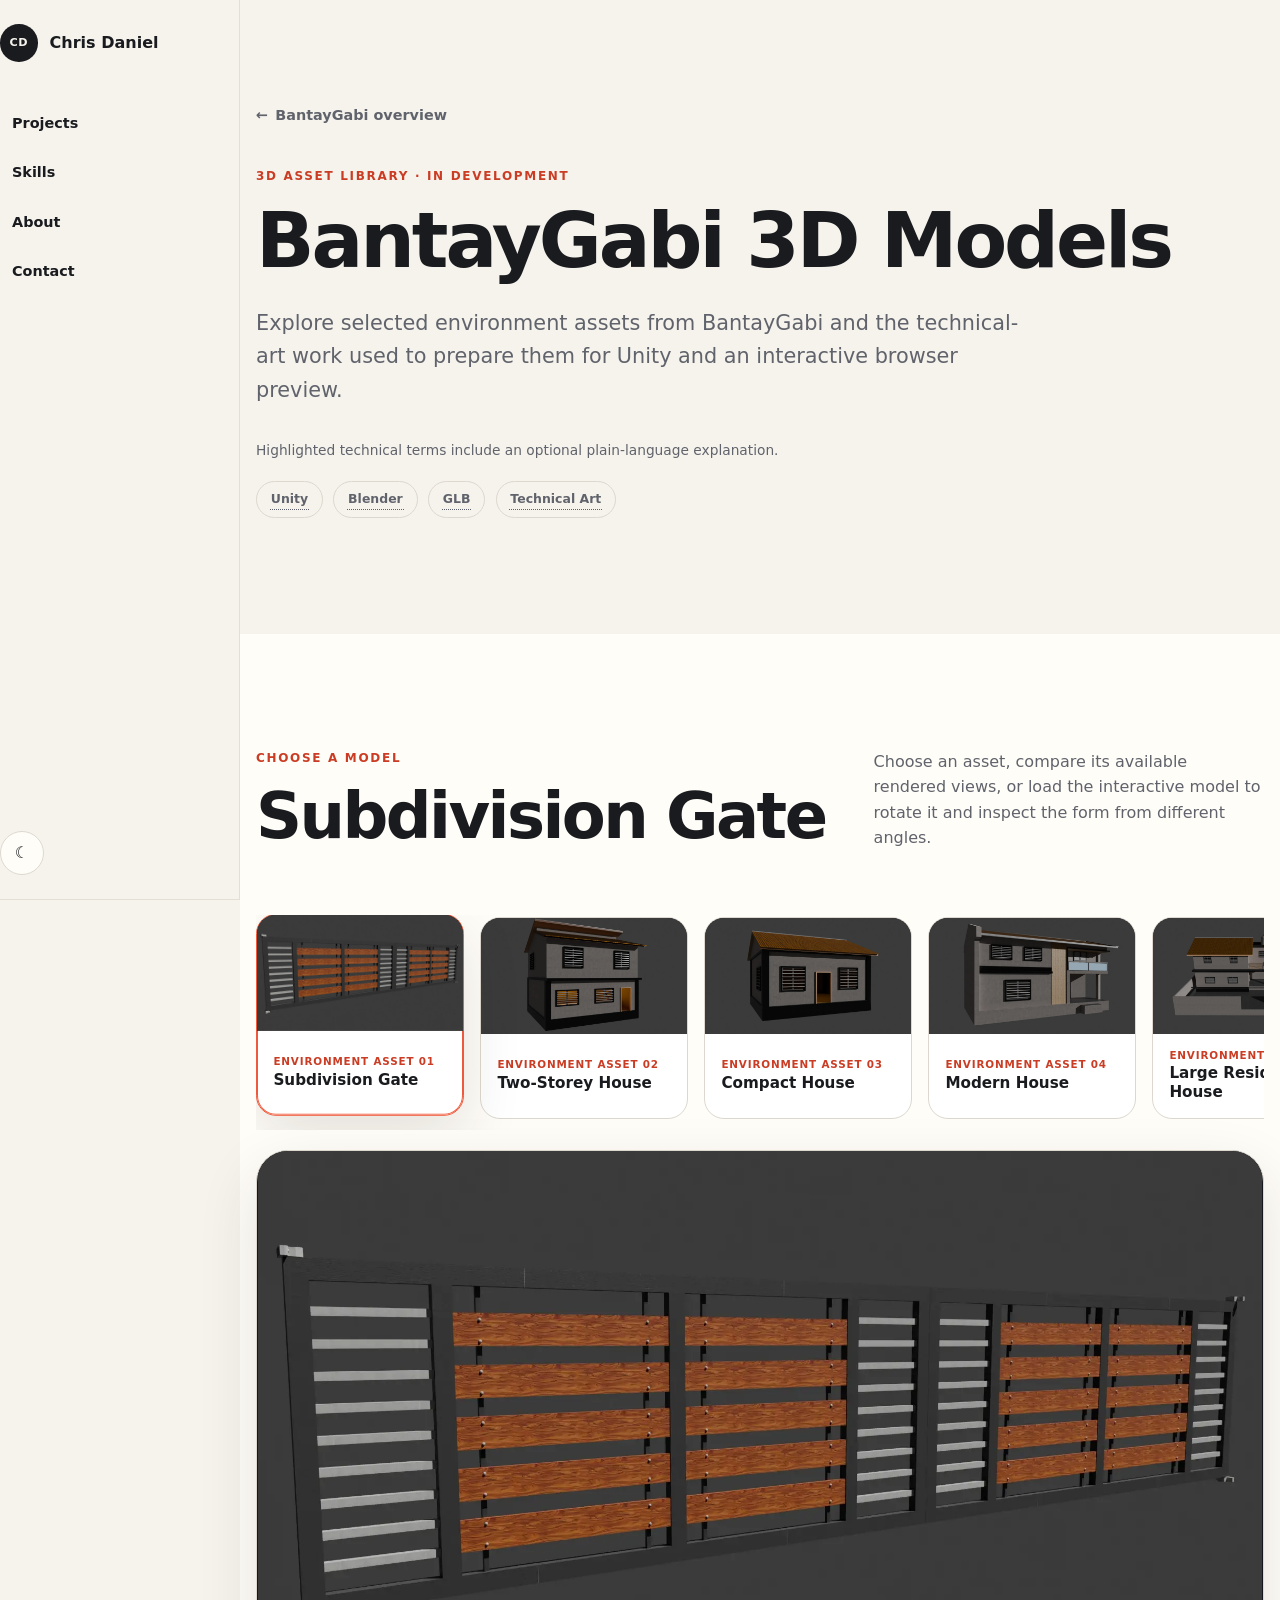
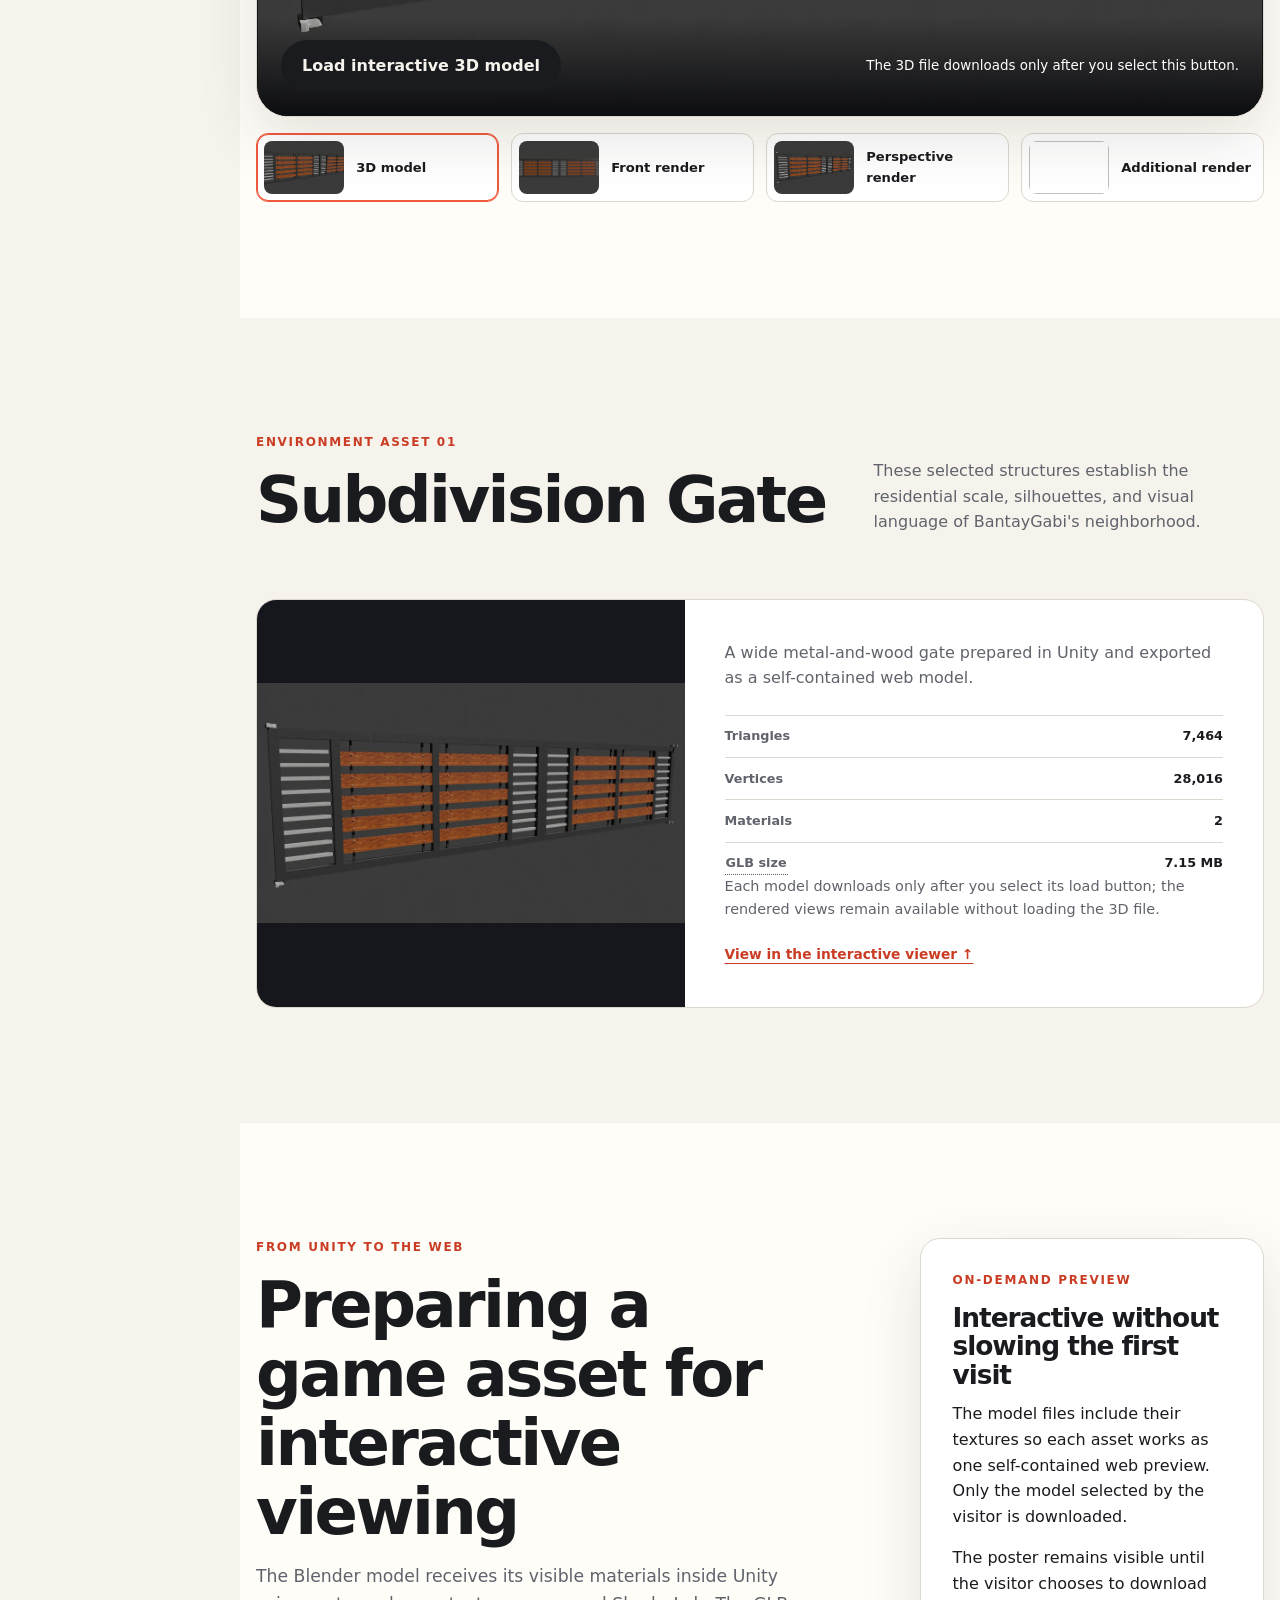
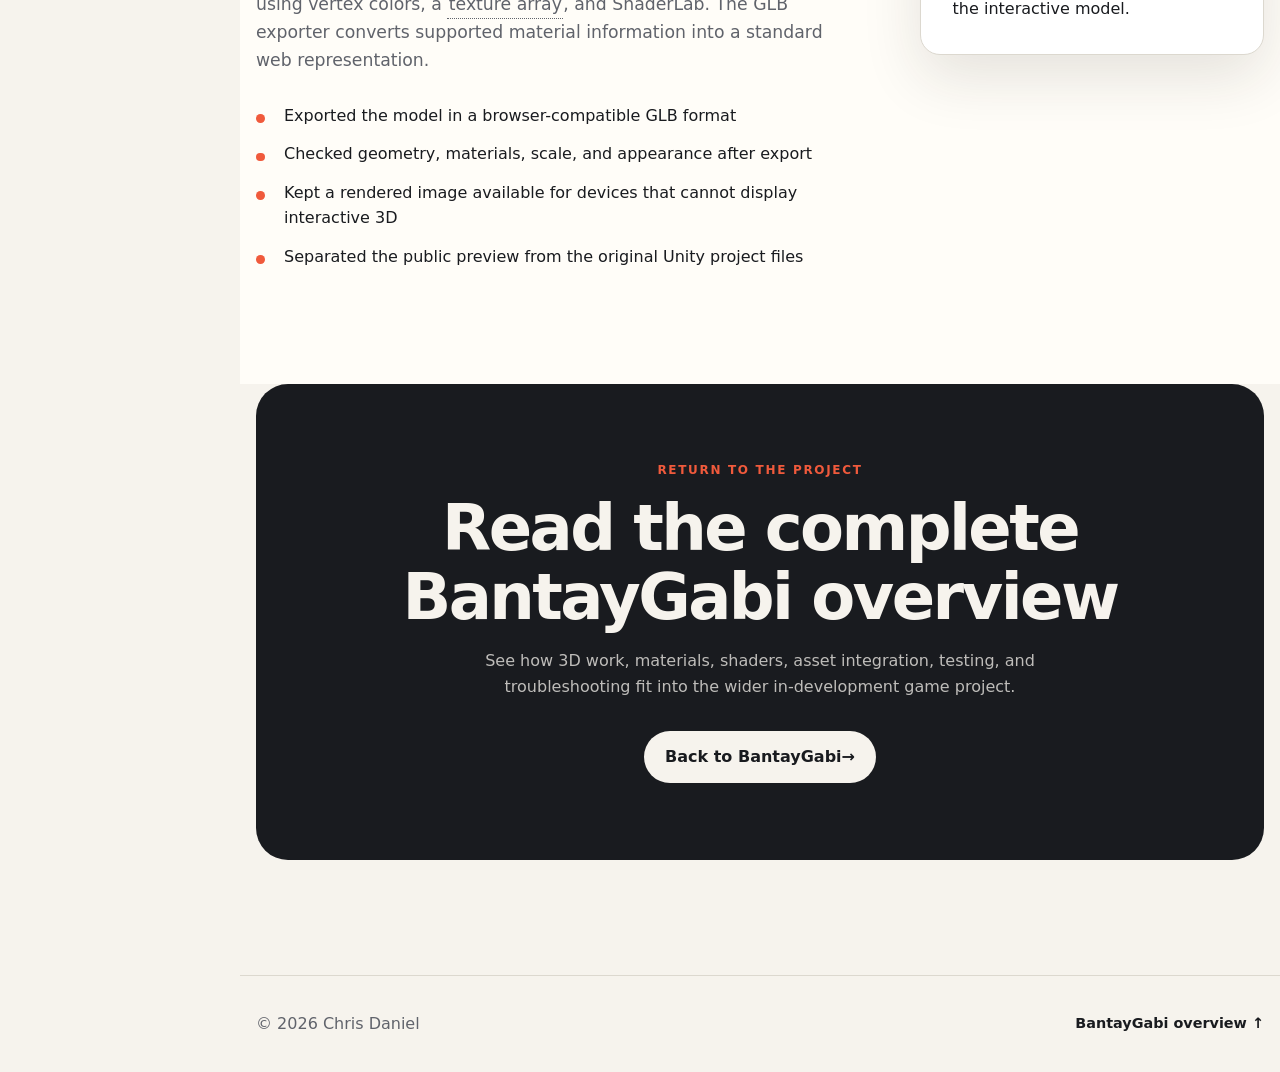
==== projects/bantaygabi-models.html @ dfdb5b89 "Finalize portfolio galleries and 3D library" ====
<!doctype html>
<html lang="en">
  <head>
    <meta charset="utf-8">
    <meta name="viewport" content="width=device-width, initial-scale=1">
    <meta
      name="description"
      content="Interactive BantayGabi 3D model library featuring web-ready assets by Chris Daniel."
    >
    <title>BantayGabi 3D Models | Chris Daniel</title>
    <link rel="stylesheet" href="../assets/css/styles.css">
    <script src="../assets/js/main.js" defer></script>
    <script src="../assets/js/term-definitions.js" defer></script>
  </head>
  <body class="detail-page">
    <a class="skip-link" href="#main-content">Skip to main content</a>

    <header class="site-header">
      <div class="container header-inner">
        <a class="brand" href="../index.html#top" aria-label="Chris Daniel, portfolio home">
          <span class="brand-mark" aria-hidden="true">CD</span>
          <span>Chris Daniel</span>
        </a>

        <div class="header-actions">
          <button
            class="icon-button menu-toggle"
            type="button"
            aria-expanded="false"
            aria-controls="primary-navigation"
          >
            <span class="sr-only">Open navigation</span>
            <span class="menu-icon" aria-hidden="true"></span>
          </button>

          <nav id="primary-navigation" class="primary-navigation" aria-label="Primary navigation">
            <a href="../index.html#projects">Projects</a>
            <a href="../index.html#skills">Skills</a>
            <a href="../index.html#about">About</a>
            <a href="../index.html#contact">Contact</a>
          </nav>

          <button class="icon-button theme-toggle" type="button" aria-label="Switch to dark theme">
            <span class="theme-icon" aria-hidden="true">☾</span>
          </button>
        </div>
      </div>
    </header>

    <main id="main-content">
      <section class="detail-hero section">
        <div class="container detail-heading">
          <a class="back-link" href="bantaygabi.html">
            <span aria-hidden="true">←</span> BantayGabi overview
          </a>
          <p class="eyebrow">3D asset library · In development</p>
          <h1>BantayGabi 3D Models</h1>
          <p class="detail-intro">
            Explore selected environment assets from BantayGabi and the technical-art work used to
            prepare them for Unity and an interactive browser preview.
          </p>
          <p class="term-hint">Highlighted technical terms include an optional plain-language explanation.</p>
          <ul class="skill-list" aria-label="Model-library tools and formats">
            <li><button class="term-button" type="button" data-term="unity">Unity</button></li>
            <li><button class="term-button" type="button" data-term="blender">Blender</button></li>
            <li><button class="term-button" type="button" data-term="glb">GLB</button></li>
            <li><button class="term-button" type="button" data-term="technical-art">Technical Art</button></li>
          </ul>
        </div>
      </section>

      <section id="model-viewer" class="section section-muted" aria-labelledby="viewer-title">
        <div class="container" data-model-library>
          <div class="section-heading">
            <div>
              <p class="eyebrow">Choose a model</p>
              <h2 id="viewer-title" data-model-viewer-title>Subdivision Gate</h2>
            </div>
            <p>
              Choose an asset, compare its available rendered views, or load the interactive model
              to rotate it and inspect the form from different angles.
            </p>
          </div>

          <div class="model-selector" role="group" aria-label="Choose a BantayGabi 3D model">
            <button
              class="model-selector-card is-active"
              type="button"
              data-model-select
              data-model-id="subdivision-gate"
              data-model-category="Environment asset 01"
              data-model-title="Subdivision Gate"
              data-model-description="A wide metal-and-wood gate prepared in Unity and exported as a self-contained web model."
              data-model-src="../assets/models/bantaygabi-subdivision-gate.glb"
              data-model-poster="../assets/images/posters/bantaygabi-subdivision-gate-poster.webp"
              data-model-alt="Interactive 3D model of a dark metal subdivision gate with horizontal wooden panels"
              data-model-angle-1-src="../assets/images/posters/bantaygabi-subdivision-gate-front.webp"
              data-model-angle-1-alt="Straight front render of the subdivision gate"
              data-model-angle-1-label="Front render"
              data-model-angle-2-src="../assets/images/posters/bantaygabi-subdivision-gate-wide.webp"
              data-model-angle-2-alt="Wide perspective render of the subdivision gate"
              data-model-angle-2-label="Perspective render"
              data-model-triangles="7,464"
              data-model-vertices="28,016"
              data-model-materials="2"
              data-model-size="7.15 MB"
              aria-pressed="true"
            >
              <img src="../assets/images/posters/bantaygabi-subdivision-gate-poster.webp" alt="">
              <span>
                <small>Environment asset 01</small>
                Subdivision Gate
              </span>
            </button>

            <button
              class="model-selector-card"
              type="button"
              data-model-select
              data-model-id="house-01"
              data-model-category="Environment asset 02"
              data-model-title="Two-Storey House"
              data-model-description="A compact two-storey residential building with metal window grilles, warm interior lighting, and a layered roofline."
              data-model-src="../assets/models/bantaygabi-house-01.glb"
              data-model-poster="../assets/images/posters/bantaygabi-house-01-angle.webp"
              data-model-alt="Interactive 3D model of a compact two-storey concrete house"
              data-model-angle-1-src="../assets/images/posters/bantaygabi-house-01-front.webp"
              data-model-angle-1-alt="Front render of a compact two-storey concrete house"
              data-model-angle-1-label="Front render"
              data-model-triangles="1,708"
              data-model-vertices="5,124"
              data-model-materials="11"
              data-model-size="8.26 MB"
              aria-pressed="false"
            >
              <img loading="lazy" src="../assets/images/posters/bantaygabi-house-01-angle.webp" alt="">
              <span>
                <small>Environment asset 02</small>
                Two-Storey House
              </span>
            </button>

            <button
              class="model-selector-card"
              type="button"
              data-model-select
              data-model-id="house-04"
              data-model-category="Environment asset 03"
              data-model-title="Compact House"
              data-model-description="A single-storey concrete home with a corrugated roof, barred windows, and a simple residential silhouette."
              data-model-src="../assets/models/bantaygabi-house-04.glb"
              data-model-poster="../assets/images/posters/bantaygabi-house-04-angle.webp"
              data-model-alt="Interactive 3D model of a compact single-storey concrete house"
              data-model-angle-1-src="../assets/images/posters/bantaygabi-house-04-front.webp"
              data-model-angle-1-alt="Front render of a compact single-storey concrete house"
              data-model-angle-1-label="Front render"
              data-model-triangles="828"
              data-model-vertices="2,484"
              data-model-materials="10"
              data-model-size="7.59 MB"
              aria-pressed="false"
            >
              <img loading="lazy" src="../assets/images/posters/bantaygabi-house-04-angle.webp" alt="">
              <span>
                <small>Environment asset 03</small>
                Compact House
              </span>
            </button>

            <button
              class="model-selector-card"
              type="button"
              data-model-select
              data-model-id="house-05"
              data-model-category="Environment asset 04"
              data-model-title="Modern House"
              data-model-description="A two-storey residence with an offset balcony, concrete forms, wood accents, and deep exterior shadows."
              data-model-src="../assets/models/bantaygabi-house-05.glb"
              data-model-poster="../assets/images/posters/bantaygabi-house-05-angle.webp"
              data-model-alt="Interactive 3D model of a modern two-storey concrete house with a balcony"
              data-model-angle-1-src="../assets/images/posters/bantaygabi-house-05-front.webp"
              data-model-angle-1-alt="Front render of a modern two-storey house with a balcony"
              data-model-angle-1-label="Front render"
              data-model-triangles="1,274"
              data-model-vertices="3,818"
              data-model-materials="12"
              data-model-size="8.25 MB"
              aria-pressed="false"
            >
              <img loading="lazy" src="../assets/images/posters/bantaygabi-house-05-angle.webp" alt="">
              <span>
                <small>Environment asset 04</small>
                Modern House
              </span>
            </button>

            <button
              class="model-selector-card"
              type="button"
              data-model-select
              data-model-id="large-house"
              data-model-category="Environment asset 05"
              data-model-title="Large Residential House"
              data-model-description="A larger residential compound with two levels, a terrace, exterior stairs, boundary walls, and a water tank."
              data-model-src="../assets/models/bantaygabi-large-house.glb"
              data-model-poster="../assets/images/posters/bantaygabi-large-house-aerial.webp"
              data-model-alt="Interactive 3D model of a large two-storey residential compound"
              data-model-angle-1-src="../assets/images/posters/bantaygabi-large-house-front.webp"
              data-model-angle-1-alt="Front render of a large two-storey residential compound"
              data-model-angle-1-label="Front render"
              data-model-angle-2-src="../assets/images/posters/bantaygabi-large-house-angle.webp"
              data-model-angle-2-alt="Angled render of a large residential compound and courtyard"
              data-model-angle-2-label="Courtyard render"
              data-model-triangles="2,594"
              data-model-vertices="7,734"
              data-model-materials="20"
              data-model-size="8.41 MB"
              aria-pressed="false"
            >
              <img loading="lazy" src="../assets/images/posters/bantaygabi-large-house-aerial.webp" alt="">
              <span>
                <small>Environment asset 05</small>
                Large Residential House
              </span>
            </button>
          </div>

          <div class="project-gallery" data-project-gallery>
            <div
              class="showcase-stage"
              data-gallery-stage
              data-model-showcase
              data-model-src="../assets/models/bantaygabi-subdivision-gate.glb"
              data-model-poster="../assets/images/posters/bantaygabi-subdivision-gate-poster.webp"
              data-model-alt="Interactive 3D model of a dark metal subdivision gate with horizontal wooden panels"
              data-model-script="https://ajax.googleapis.com/ajax/libs/model-viewer/4.3.1/model-viewer.min.js"
            >
              <img
                class="showcase-media"
                data-gallery-image
                src="../assets/images/posters/bantaygabi-subdivision-gate-poster.webp"
                alt="Rendered front view of a dark metal subdivision gate with wooden panels"
              >
              <div class="showcase-overlay" data-model-overlay>
                <button class="button button-primary showcase-load" type="button" data-load-model>
                  Load interactive 3D model
                </button>
                <p class="showcase-status" data-model-status aria-live="polite">
                  The 3D file downloads only after you select this button.
                </p>
              </div>
              <button class="model-close-button" type="button" data-close-model hidden>
                Close 3D <span aria-hidden="true">×</span>
              </button>
              <noscript>
                <p class="showcase-noscript">Enable JavaScript to use the interactive 3D viewer.</p>
              </noscript>
            </div>

            <div class="gallery-thumbnails" aria-label="Selected model showcase choices">
              <button
                class="gallery-thumb is-active"
                type="button"
                data-gallery-mode="model"
                data-gallery-src="../assets/images/posters/bantaygabi-subdivision-gate-poster.webp"
                data-gallery-alt="Rendered front view of a dark metal subdivision gate with wooden panels"
                aria-pressed="true"
              >
                <img src="../assets/images/posters/bantaygabi-subdivision-gate-poster.webp" alt="">
                <span data-model-view-label>3D model</span>
              </button>
              <button
                class="gallery-thumb"
                type="button"
                data-gallery-mode="image"
                data-model-angle-choice
                data-gallery-src="../assets/images/posters/bantaygabi-subdivision-gate-front.webp"
                data-gallery-alt="Straight front render of the subdivision gate"
                aria-pressed="false"
              >
                <img
                  data-model-angle-image
                  src="../assets/images/posters/bantaygabi-subdivision-gate-front.webp"
                  alt=""
                >
                <span data-model-angle-label>Front render</span>
              </button>
              <button
                class="gallery-thumb"
                type="button"
                data-gallery-mode="image"
                data-model-angle-choice
                data-gallery-src="../assets/images/posters/bantaygabi-subdivision-gate-wide.webp"
                data-gallery-alt="Wide perspective render of the subdivision gate"
                aria-pressed="false"
              >
                <img
                  data-model-angle-image
                  src="../assets/images/posters/bantaygabi-subdivision-gate-wide.webp"
                  alt=""
                >
                <span data-model-angle-label>Perspective render</span>
              </button>
              <button
                class="gallery-thumb"
                type="button"
                data-gallery-mode="image"
                data-model-angle-choice
                data-gallery-src=""
                data-gallery-alt=""
                aria-pressed="false"
                hidden
              >
                <img data-model-angle-image alt="">
                <span data-model-angle-label>Additional render</span>
              </button>
            </div>
          </div>
        </div>
      </section>

      <section id="model-details" class="section" aria-labelledby="library-title">
        <div class="container">
          <div class="section-heading">
            <div>
              <p class="eyebrow" data-model-category>Environment asset 01</p>
              <h2 id="library-title" data-model-detail-title>Subdivision Gate</h2>
            </div>
            <p>
              These selected structures establish the residential scale, silhouettes, and visual
              language of BantayGabi's neighborhood.
            </p>
          </div>

          <div class="model-detail-panel">
            <img
              data-model-detail-image
              src="../assets/images/posters/bantaygabi-subdivision-gate-poster.webp"
              alt="Subdivision gate model poster"
            >
            <div class="model-detail-content">
              <p data-model-detail-description>
                A wide metal-and-wood gate prepared in Unity and exported as a self-contained web
                model.
              </p>
              <dl class="fact-list">
                <div><dt>Triangles</dt><dd data-model-triangles>7,464</dd></div>
                <div><dt>Vertices</dt><dd data-model-vertices>28,016</dd></div>
                <div><dt>Materials</dt><dd data-model-materials>2</dd></div>
                <div>
                  <dt><button class="term-button term-button-inline" type="button" data-term="glb">GLB size</button></dt>
                  <dd data-model-size>7.15 MB</dd>
                </div>
              </dl>
              <p class="model-detail-note">
                Each model downloads only after you select its load button; the rendered views remain
                available without loading the 3D file.
              </p>
              <a class="project-link" href="#model-viewer">View in the interactive viewer ↑</a>
            </div>
          </div>
        </div>
      </section>

      <section class="section section-muted" aria-labelledby="workflow-title">
        <div class="container detail-content-grid">
          <div>
            <p class="eyebrow">From Unity to the web</p>
            <h2 id="workflow-title">Preparing a game asset for interactive viewing</h2>
            <p class="detail-copy">
              The Blender model receives its visible materials inside Unity using vertex colors,
              a <button class="term-button term-button-inline" type="button" data-term="texture-array">texture array</button>,
              and ShaderLab. The GLB exporter converts supported material information into a
              standard web representation.
            </p>
            <ul class="responsibility-list">
              <li>Exported the model in a browser-compatible GLB format</li>
              <li>Checked geometry, materials, scale, and appearance after export</li>
              <li>Kept a rendered image available for devices that cannot display interactive 3D</li>
              <li>Separated the public preview from the original Unity project files</li>
            </ul>
          </div>

          <aside class="detail-callout" aria-labelledby="optimization-title">
            <p class="eyebrow">On-demand preview</p>
            <h3 id="optimization-title">Interactive without slowing the first visit</h3>
            <p>
              The model files include their textures so each asset works as one self-contained web
              preview. Only the model selected by the visitor is downloaded.
            </p>
            <p>
              The poster remains visible until the visitor chooses to download the interactive model.
            </p>
          </aside>
        </div>
      </section>

      <section class="section project-next" aria-labelledby="overview-title">
        <div class="container contact-card">
          <p class="eyebrow">Return to the project</p>
          <h2 id="overview-title">Read the complete BantayGabi overview</h2>
          <p>
            See how 3D work, materials, shaders, asset integration, testing, and troubleshooting
            fit into the wider in-development game project.
          </p>
          <a class="button contact-button" href="bantaygabi.html">
            Back to BantayGabi <span aria-hidden="true">→</span>
          </a>
        </div>
      </section>
    </main>

    <footer class="site-footer">
      <div class="container footer-inner">
        <p>© <span id="current-year">2026</span> Chris Daniel</p>
        <a href="bantaygabi.html">BantayGabi overview <span aria-hidden="true">↑</span></a>
      </div>
    </footer>
  </body>
</html>
---- assets/css/styles.css ----
:root {
  color-scheme: light;
  --background: #f6f3ed;
  --surface: #fffdf8;
  --surface-strong: #ffffff;
  --text: #191b1f;
  --muted: #60636b;
  --line: #dcd8cf;
  --accent: #f05a3c;
  --accent-strong: #ca3d24;
  --accent-soft: #fbded5;
  --blue: #3867d6;
  --shadow: 0 22px 60px rgba(41, 34, 27, 0.12);
  --radius-small: 0.75rem;
  --radius-medium: 1.25rem;
  --radius-large: 2rem;
  --container: 72rem;
}

html[data-theme="dark"] {
  color-scheme: dark;
  --background: #111318;
  --surface: #181b22;
  --surface-strong: #20242c;
  --text: #f6f3ed;
  --muted: #b3b6bf;
  --line: #343842;
  --accent: #ff795f;
  --accent-strong: #ff9a86;
  --accent-soft: #40241f;
  --blue: #7fa1ff;
  --shadow: 0 22px 60px rgba(0, 0, 0, 0.32);
}

*,
*::before,
*::after {
  box-sizing: border-box;
}

html {
  scroll-behavior: smooth;
}

body {
  margin: 0;
  background: var(--background);
  color: var(--text);
  font-family: Inter, ui-sans-serif, system-ui, -apple-system, BlinkMacSystemFont, "Segoe UI", sans-serif;
  font-size: 1rem;
  line-height: 1.6;
}

button,
a {
  -webkit-tap-highlight-color: transparent;
}

a {
  color: inherit;
}

button {
  font: inherit;
}

:focus-visible {
  outline: 3px solid var(--blue);
  outline-offset: 4px;
}

.skip-link {
  position: fixed;
  z-index: 100;
  top: 1rem;
  left: 1rem;
  padding: 0.7rem 1rem;
  border-radius: var(--radius-small);
  background: var(--text);
  color: var(--background);
  transform: translateY(-180%);
}

.skip-link:focus {
  transform: translateY(0);
}

.container {
  width: min(calc(100% - 2rem), var(--container));
  margin-inline: auto;
}

.section {
  padding-block: clamp(4.5rem, 9vw, 8rem);
}

.section-muted {
  background: var(--surface);
}

.eyebrow {
  margin: 0 0 0.85rem;
  color: var(--accent-strong);
  font-size: 0.75rem;
  font-weight: 800;
  letter-spacing: 0.14em;
  text-transform: uppercase;
}

h1,
h2,
h3,
p {
  margin-top: 0;
}

h1,
h2,
h3 {
  line-height: 1.08;
  letter-spacing: -0.04em;
}

h1 {
  max-width: 13ch;
  margin-bottom: 1.5rem;
  font-size: clamp(2.8rem, 7vw, 5.7rem);
}

h2 {
  margin-bottom: 1rem;
  font-size: clamp(2.2rem, 5vw, 4rem);
}

h3 {
  margin-bottom: 0.75rem;
  font-size: 1.65rem;
}

.site-header {
  position: fixed;
  z-index: 20;
  top: 0;
  bottom: 0;
  left: 0;
  width: 15rem;
  border-right: 1px solid color-mix(in srgb, var(--line) 75%, transparent);
  border-bottom: 1px solid color-mix(in srgb, var(--line) 75%, transparent);
  background: color-mix(in srgb, var(--background) 88%, transparent);
  backdrop-filter: blur(14px);
}

.header-inner,
.header-actions,
.primary-navigation,
.footer-inner {
  display: flex;
  align-items: center;
}

.header-inner {
  width: 100%;
  height: 100%;
  align-items: flex-start;
  flex-direction: column;
  padding-block: 1.5rem;
}

.brand {
  display: inline-flex;
  align-items: center;
  gap: 0.75rem;
  font-weight: 800;
  text-decoration: none;
}

.brand-mark {
  display: grid;
  width: 2.35rem;
  height: 2.35rem;
  border-radius: 50%;
  background: var(--text);
  color: var(--background);
  font-size: 0.7rem;
  letter-spacing: 0.05em;
  place-items: center;
}

.header-actions {
  width: 100%;
  flex: 1;
  align-items: flex-start;
  flex-direction: column;
  gap: 1.5rem;
  margin-top: 2.5rem;
}

.primary-navigation {
  width: 100%;
  align-items: stretch;
  flex-direction: column;
  gap: 0.35rem;
}

.primary-navigation a,
.site-footer a {
  font-size: 0.9rem;
  font-weight: 700;
  text-decoration: none;
}

.primary-navigation a {
  padding: 0.65rem 0.75rem;
  border-radius: var(--radius-small);
}

.primary-navigation a:hover {
  background: var(--accent-soft);
}

.primary-navigation a:hover,
.site-footer a:hover {
  color: var(--accent-strong);
}

.icon-button {
  display: grid;
  width: 2.75rem;
  height: 2.75rem;
  border: 1px solid var(--line);
  border-radius: 50%;
  background: var(--surface);
  color: var(--text);
  cursor: pointer;
  place-items: center;
}

.icon-button:hover {
  border-color: var(--accent);
  color: var(--accent-strong);
}

.menu-toggle {
  display: none;
}

.theme-toggle {
  margin-top: auto;
}

main,
.site-footer {
  margin-left: 15rem;
}

.hero {
  overflow: hidden;
  padding-top: clamp(4rem, 8vw, 7rem);
}

.hero-grid {
  display: grid;
  align-items: center;
  gap: clamp(3rem, 8vw, 7rem);
  grid-template-columns: minmax(0, 1.15fr) minmax(20rem, 0.85fr);
}

.hero-intro {
  max-width: 42rem;
  margin-bottom: 2rem;
  color: var(--muted);
  font-size: clamp(1.05rem, 2vw, 1.25rem);
}

.button-row {
  display: flex;
  flex-wrap: wrap;
  gap: 0.8rem;
  margin-bottom: 2rem;
}

.button {
  display: inline-flex;
  min-height: 3.15rem;
  align-items: center;
  justify-content: center;
  padding: 0.75rem 1.25rem;
  border: 1px solid transparent;
  border-radius: 999px;
  cursor: pointer;
  font-weight: 800;
  text-decoration: none;
}

.button-primary {
  background: var(--text);
  color: var(--background);
}

.button-primary:hover {
  background: var(--accent);
  color: #ffffff;
}

.button-secondary {
  border-color: var(--line);
  background: var(--surface);
}

.button-secondary:hover {
  border-color: var(--accent);
}

.skill-list {
  display: flex;
  flex-wrap: wrap;
  gap: 0.65rem;
  margin: 0;
  padding: 0;
  list-style: none;
}

.skill-list li,
.project-status {
  padding: 0.45rem 0.8rem;
  border: 1px solid var(--line);
  border-radius: 999px;
  color: var(--muted);
  font-size: 0.78rem;
  font-weight: 750;
}

.hero-art {
  position: relative;
  min-height: 31rem;
  border: 1px solid var(--line);
  border-radius: var(--radius-large);
  background:
    radial-gradient(circle at 50% 45%, var(--accent-soft), transparent 38%),
    linear-gradient(145deg, var(--surface), var(--surface-strong));
  box-shadow: var(--shadow);
}

.orbit {
  position: absolute;
  inset: 50% auto auto 50%;
  border: 1px solid var(--line);
  border-radius: 50%;
  transform: translate(-50%, -50%) rotate(-20deg);
}

.orbit-one {
  width: 76%;
  height: 44%;
}

.orbit-two {
  width: 46%;
  height: 78%;
  transform: translate(-50%, -50%) rotate(35deg);
}

.art-card {
  position: absolute;
  display: flex;
  min-width: 8.5rem;
  flex-direction: column;
  padding: 1.15rem;
  border: 1px solid var(--line);
  border-radius: var(--radius-medium);
  background: color-mix(in srgb, var(--surface-strong) 88%, transparent);
  box-shadow: var(--shadow);
}

.art-card span {
  color: var(--accent-strong);
  font-size: 0.76rem;
  font-weight: 800;
  text-transform: uppercase;
}

.art-card strong {
  font-size: 1.4rem;
}

.art-card-model {
  top: 12%;
  left: 10%;
  transform: rotate(-7deg);
}

.art-card-game {
  z-index: 2;
  top: 39%;
  left: 38%;
  transform: scale(1.16) rotate(3deg);
}

.art-card-code {
  right: 8%;
  bottom: 10%;
  transform: rotate(8deg);
}

.section-heading {
  display: grid;
  align-items: end;
  gap: 2rem;
  margin-bottom: 3rem;
  grid-template-columns: 1.2fr 0.8fr;
}

.section-heading p:last-child,
.project-content > p:last-of-type,
.about-copy,
.contact-card > p:not(.eyebrow) {
  color: var(--muted);
}

.project-grid {
  display: grid;
  gap: 1.25rem;
  grid-template-columns: repeat(3, 1fr);
}

.project-card {
  overflow: hidden;
  border: 1px solid var(--line);
  border-radius: var(--radius-medium);
  background: var(--surface-strong);
}

.project-visual {
  display: grid;
  min-height: 16rem;
  place-items: center;
}

.project-image {
  display: block;
  width: 100%;
  height: 16rem;
  object-fit: cover;
}

.visual-horror {
  background: linear-gradient(145deg, #815c73, #271f36);
}

.visual-repair {
  background: linear-gradient(145deg, #e3aa55, #b34d4d);
}

.visual-server {
  background: linear-gradient(145deg, #68c7a2, #23645d);
}

.wireframe-shape {
  width: 7.5rem;
  height: 7.5rem;
  border: 2px solid rgba(255, 255, 255, 0.8);
  transform: rotate(30deg) skew(-8deg);
  box-shadow: 1rem 1rem 0 rgba(255, 255, 255, 0.18);
}

.game-shape,
.code-shape {
  color: rgba(255, 255, 255, 0.92);
  font-size: 5rem;
  font-weight: 800;
}

.project-content {
  padding: 1.5rem;
}

.project-number {
  margin-bottom: 1rem;
  color: var(--accent-strong);
  font-size: 0.7rem;
  font-weight: 800;
  letter-spacing: 0.1em;
  text-transform: uppercase;
}

.project-status {
  display: inline-block;
  margin-top: 0.5rem;
}

.project-tags {
  display: flex;
  flex-wrap: wrap;
  gap: 0.45rem;
  margin: 1.25rem 0 0.8rem;
  padding: 0;
  list-style: none;
}

.project-tags li {
  padding: 0.3rem 0.65rem;
  border-radius: 999px;
  background: var(--accent-soft);
  color: var(--accent-strong);
  font-size: 0.72rem;
  font-weight: 800;
}

.project-link {
  display: inline-flex;
  gap: 0.35rem;
  align-items: center;
  margin-top: 0.5rem;
  color: var(--accent-strong);
  font-size: 0.86rem;
  font-weight: 800;
  text-decoration-thickness: 1px;
  text-underline-offset: 0.25rem;
}

.project-link:hover {
  text-decoration-thickness: 2px;
}

.skill-grid {
  display: grid;
  gap: 1.25rem;
  grid-template-columns: repeat(3, 1fr);
}

.skill-card {
  padding: 1.75rem;
  border: 1px solid var(--line);
  border-radius: var(--radius-medium);
  background: var(--surface);
}

.skill-card p:last-child {
  margin-bottom: 0;
  color: var(--muted);
}

.skill-number {
  margin-bottom: 2.5rem;
  color: var(--accent-strong);
  font-size: 0.75rem;
  font-weight: 800;
}

.about-grid {
  display: grid;
  gap: clamp(2rem, 8vw, 7rem);
  grid-template-columns: 0.8fr 1.2fr;
}

.about-copy {
  font-size: clamp(1.05rem, 2vw, 1.22rem);
}

.background-grid {
  display: grid;
  align-items: start;
  gap: clamp(2rem, 6vw, 5rem);
  grid-template-columns: minmax(0, 1.5fr) minmax(17rem, 0.5fr);
}

.subsection-title {
  margin-bottom: 1.5rem;
}

.timeline {
  position: relative;
  margin: 0;
  padding: 0 0 0 1.6rem;
  border-left: 1px solid var(--line);
  list-style: none;
}

.timeline li {
  position: relative;
  padding: 0 0 2rem 1rem;
}

.timeline li:last-child {
  padding-bottom: 0;
}

.timeline li::before {
  position: absolute;
  top: 0.45rem;
  left: -2rem;
  width: 0.7rem;
  height: 0.7rem;
  border: 3px solid var(--surface);
  border-radius: 50%;
  background: var(--accent);
  box-shadow: 0 0 0 1px var(--accent);
  content: "";
}

.timeline-heading {
  display: flex;
  align-items: baseline;
  justify-content: space-between;
  gap: 1rem;
}

.timeline h4 {
  margin: 0;
  font-size: 1.05rem;
  line-height: 1.35;
}

.timeline-heading span,
.education-card > span {
  flex: 0 0 auto;
  color: var(--muted);
  font-size: 0.78rem;
  font-weight: 800;
}

.timeline-organization {
  margin: 0.15rem 0 0.45rem;
  color: var(--accent-strong);
  font-size: 0.86rem;
  font-weight: 750;
}

.timeline li > p:last-child {
  margin-bottom: 0;
  color: var(--muted);
}

.education-card {
  position: sticky;
  top: 2rem;
  padding: 1.75rem;
  border: 1px solid var(--line);
  border-radius: var(--radius-medium);
  background: var(--surface-strong);
  box-shadow: var(--shadow);
}

.education-card p:not(.eyebrow) {
  margin-bottom: 0.4rem;
  color: var(--muted);
}

.contact-section {
  padding-top: 0;
}

.contact-card {
  padding: clamp(2rem, 6vw, 5rem);
  border-radius: var(--radius-large);
  background: var(--text);
  color: var(--background);
  text-align: center;
}

.contact-card > p:not(.eyebrow) {
  max-width: 40rem;
  margin-inline: auto;
  color: color-mix(in srgb, var(--background) 75%, transparent);
}

.contact-card .eyebrow {
  color: var(--accent);
}

.contact-button {
  margin-top: 1rem;
  background: var(--background);
  color: var(--text);
}

.contact-button:hover {
  background: var(--accent);
  color: #ffffff;
}

.contact-actions {
  display: flex;
  flex-wrap: wrap;
  justify-content: center;
  gap: 0.75rem;
}

.contact-button-secondary {
  border-color: color-mix(in srgb, var(--background) 32%, transparent);
  background: transparent;
  color: var(--background);
}

.contact-email {
  display: block;
  margin-top: 0.8rem;
  color: color-mix(in srgb, var(--background) 72%, transparent);
  font-size: 0.86rem;
}

.detail-hero {
  padding-top: clamp(4.5rem, 8vw, 7rem);
}

.detail-heading h1 {
  max-width: 18ch;
  margin-bottom: 1.5rem;
  font-size: clamp(2.8rem, 6vw, 5.2rem);
}

.back-link {
  display: inline-flex;
  align-items: center;
  gap: 0.45rem;
  margin-bottom: 2.5rem;
  color: var(--muted);
  font-size: 0.9rem;
  font-weight: 800;
  text-decoration: none;
}

.back-link:hover {
  color: var(--accent-strong);
}

.detail-intro {
  max-width: 48rem;
  margin-bottom: 2rem;
  color: var(--muted);
  font-size: clamp(1.08rem, 2vw, 1.3rem);
}

.project-gallery {
  display: grid;
  gap: 1rem;
}

.media-carousel {
  position: relative;
}

.media-carousel-stage {
  position: relative;
  overflow: hidden;
  width: 100%;
  aspect-ratio: 16 / 9;
  border: 1px solid var(--line);
  border-radius: var(--radius-large);
  background: #0d0f13;
  box-shadow: var(--shadow);
}

.media-carousel-content {
  display: block;
  width: 100%;
  height: 100%;
  background: #0d0f13;
  object-fit: contain;
}

.media-carousel-content[hidden] {
  display: none;
}

.media-carousel-caption {
  position: absolute;
  z-index: 2;
  right: 0;
  bottom: 0;
  left: clamp(14rem, 23vw, 17rem);
  padding: clamp(3rem, 8vw, 6rem) clamp(1.25rem, 4vw, 2.25rem) clamp(1.25rem, 4vw, 2rem);
  background: linear-gradient(transparent, rgba(5, 6, 9, 0.9));
  color: #ffffff;
  pointer-events: none;
}

.media-carousel-caption h3 {
  margin-bottom: 0.4rem;
  font-size: clamp(1.25rem, 3vw, 2rem);
}

.media-carousel-caption p {
  max-width: 43rem;
  margin-bottom: 0;
  color: rgba(255, 255, 255, 0.78);
}

.media-carousel-kind {
  margin-bottom: 0.35rem !important;
  color: #ff9a86 !important;
  font-size: 0.7rem;
  font-weight: 800;
  letter-spacing: 0.12em;
  text-transform: uppercase;
}

.media-carousel-panel {
  position: absolute;
  z-index: 3;
  top: 1rem;
  bottom: 1rem;
  left: 1rem;
  display: flex;
  overflow: hidden;
  width: clamp(11rem, 19vw, 13.5rem);
  flex-direction: column;
  padding: 0.65rem;
  border: 1px solid rgba(255, 255, 255, 0.2);
  border-radius: var(--radius-medium);
  background: rgba(9, 11, 15, 0.76);
  color: #ffffff;
  backdrop-filter: blur(12px);
}

.media-carousel-panel-heading,
.media-carousel-arrows {
  display: flex;
  align-items: center;
}

.media-carousel-panel-heading {
  justify-content: space-between;
  gap: 0.5rem;
  padding: 0.2rem 0.2rem 0.65rem;
  font-size: 0.72rem;
  font-weight: 800;
  letter-spacing: 0.08em;
  text-transform: uppercase;
}

.media-carousel-arrows {
  gap: 0.35rem;
}

.media-carousel-arrows button {
  display: grid;
  width: 2.5rem;
  min-width: 2.5rem;
  height: 2.5rem;
  padding: 0;
  border: 1px solid rgba(255, 255, 255, 0.24);
  border-radius: 999px;
  background: rgba(255, 255, 255, 0.08);
  color: #ffffff;
  cursor: pointer;
  place-items: center;
}

.media-carousel-arrows button:hover {
  border-color: var(--accent);
  background: var(--accent);
}

.media-carousel-rail {
  display: grid;
  overflow-y: auto;
  gap: 0.55rem;
  padding: 0.1rem 0.2rem 0.2rem;
  overscroll-behavior: contain;
  scrollbar-color: rgba(255, 255, 255, 0.4) transparent;
}

.media-carousel-thumb {
  display: grid;
  overflow: hidden;
  flex: 0 0 auto;
  gap: 0.45rem;
  padding: 0.4rem;
  border: 1px solid rgba(255, 255, 255, 0.18);
  border-radius: 0.8rem;
  background: rgba(255, 255, 255, 0.06);
  color: #ffffff;
  cursor: pointer;
  scroll-snap-align: start;
  text-align: left;
}

.media-carousel-thumb:hover,
.media-carousel-thumb.is-active {
  border-color: var(--accent);
  background: rgba(240, 90, 60, 0.18);
}

.media-carousel-thumb.is-active {
  box-shadow: inset 0 0 0 1px var(--accent);
}

.media-carousel-thumb img {
  width: 100%;
  aspect-ratio: 16 / 9;
  border-radius: 0.55rem;
  background: #15171c;
  object-fit: cover;
}

.media-carousel-thumb span {
  display: grid;
  padding-inline: 0.15rem;
  font-size: 0.78rem;
  font-weight: 800;
  line-height: 1.25;
}

.media-carousel-thumb small {
  color: rgba(255, 255, 255, 0.62);
  font-size: 0.62rem;
  letter-spacing: 0.08em;
  text-transform: uppercase;
}

.media-support-note {
  max-width: 52rem;
  margin: 1rem 0 0;
  color: var(--muted);
  font-size: 0.88rem;
}

.showcase-stage {
  position: relative;
  overflow: hidden;
  width: 100%;
  aspect-ratio: 16 / 9;
  border: 1px solid var(--line);
  border-radius: var(--radius-large);
  background: #15171c;
  box-shadow: var(--shadow);
}

.showcase-media {
  display: block;
  width: 100%;
  height: 100%;
  object-fit: contain;
}

.gallery-image-stage .showcase-media {
  object-fit: cover;
}

model-viewer.showcase-media {
  position: absolute;
  inset: 0;
  --poster-color: #15171c;
  background: #15171c;
}

model-viewer.is-viewer-hidden {
  display: none !important;
}

model-viewer.is-viewer-loading {
  opacity: 0;
  pointer-events: none;
}

.showcase-overlay {
  position: absolute;
  right: 0;
  bottom: 0;
  left: 0;
  display: flex;
  align-items: center;
  justify-content: space-between;
  gap: 1rem;
  padding: clamp(1rem, 3vw, 1.5rem);
  background: linear-gradient(transparent, rgba(8, 9, 12, 0.92));
  color: #ffffff;
}

.showcase-stage.is-image-mode .showcase-overlay,
.showcase-stage.is-model-ready .showcase-overlay {
  display: none;
}

.model-close-button {
  position: absolute;
  z-index: 5;
  top: 1rem;
  right: 1rem;
  display: inline-flex;
  min-height: 2.75rem;
  align-items: center;
  gap: 0.45rem;
  padding: 0.55rem 0.9rem;
  border: 1px solid rgba(255, 255, 255, 0.32);
  border-radius: 999px;
  background: rgba(8, 9, 12, 0.82);
  color: #ffffff;
  cursor: pointer;
  font-size: 0.82rem;
  font-weight: 800;
}

.model-close-button:hover {
  background: var(--accent);
}

.model-close-button[hidden],
.showcase-stage.is-image-mode .model-close-button {
  display: none !important;
}

.showcase-load {
  flex: 0 0 auto;
}

.showcase-load:disabled {
  cursor: wait;
  opacity: 0.75;
}

.showcase-status {
  max-width: 31rem;
  margin: 0;
  font-size: 0.84rem;
  text-align: right;
}

.showcase-noscript {
  position: absolute;
  right: 1rem;
  bottom: 1rem;
  left: 1rem;
  margin: 0;
  padding: 0.75rem 1rem;
  border-radius: var(--radius-small);
  background: rgba(8, 9, 12, 0.88);
  color: #ffffff;
}

.gallery-thumbnails {
  display: grid;
  gap: 0.75rem;
  grid-template-columns: repeat(auto-fit, minmax(9rem, 1fr));
}

.gallery-thumb {
  display: grid;
  overflow: hidden;
  min-height: 4.25rem;
  grid-template-columns: 5rem minmax(0, 1fr);
  align-items: center;
  gap: 0.75rem;
  padding: 0.45rem;
  border: 1px solid var(--line);
  border-radius: var(--radius-small);
  background: var(--surface-strong);
  color: var(--text);
  cursor: pointer;
  text-align: left;
}

.gallery-thumb:hover,
.gallery-thumb.is-active {
  border-color: var(--accent);
}

.gallery-thumb.is-active {
  box-shadow: inset 0 0 0 1px var(--accent);
}

.gallery-thumb img {
  width: 5rem;
  height: 3.35rem;
  border-radius: 0.5rem;
  object-fit: cover;
}

.gallery-thumb span {
  overflow-wrap: anywhere;
  font-size: 0.82rem;
  font-weight: 800;
}

.detail-content-grid {
  display: grid;
  align-items: start;
  gap: clamp(2rem, 7vw, 6rem);
  grid-template-columns: minmax(0, 1.25fr) minmax(18rem, 0.75fr);
}

.detail-copy {
  max-width: 47rem;
  color: var(--muted);
  font-size: 1.08rem;
}

.responsibility-list {
  display: grid;
  gap: 0.8rem;
  margin: 1.75rem 0 0;
  padding: 0;
  list-style: none;
}

.responsibility-list li {
  position: relative;
  padding-left: 1.75rem;
}

.responsibility-list li::before {
  position: absolute;
  top: 0.72rem;
  left: 0;
  width: 0.55rem;
  height: 0.55rem;
  border-radius: 50%;
  background: var(--accent);
  content: "";
}

.detail-callout,
.case-study-card {
  padding: clamp(1.4rem, 3vw, 2rem);
  border: 1px solid var(--line);
  border-radius: var(--radius-medium);
  background: var(--surface-strong);
}

.detail-callout {
  box-shadow: var(--shadow);
}

.detail-callout p:last-child {
  margin-bottom: 0;
}

.case-study-grid {
  display: grid;
  gap: 1.25rem;
  grid-template-columns: repeat(3, minmax(0, 1fr));
}

.fact-list {
  display: grid;
  gap: 0.65rem;
  margin: 1.5rem 0 0;
}

.fact-list div {
  display: flex;
  justify-content: space-between;
  gap: 1rem;
  padding-top: 0.65rem;
  border-top: 1px solid var(--line);
}

.fact-list dt {
  color: var(--muted);
  font-size: 0.8rem;
  font-weight: 750;
}

.fact-list dd {
  margin: 0;
  font-size: 0.8rem;
  font-weight: 800;
  text-align: right;
}

.project-next {
  padding-top: 0;
}

.term-button {
  display: inline;
  margin: 0;
  padding: 0 0.08em;
  border: 0;
  border-bottom: 1px dotted currentColor;
  background: transparent;
  color: inherit;
  cursor: help;
  font: inherit;
  font-weight: inherit;
  line-height: inherit;
}

.term-button:hover,
.term-button[aria-expanded="true"] {
  border-bottom-style: solid;
  color: var(--accent-strong);
}

.term-button-inline {
  vertical-align: baseline;
}

.term-hint {
  max-width: 46rem;
  margin-bottom: 1.25rem;
  color: var(--muted);
  font-size: 0.86rem;
}

.term-popover {
  position: fixed;
  z-index: 100;
  width: min(20rem, calc(100vw - 1.5rem));
  padding: 1rem;
  border: 1px solid var(--line);
  border-radius: var(--radius-small);
  background: var(--surface-strong);
  box-shadow: var(--shadow);
  color: var(--text);
  pointer-events: none;
}

.term-popover[hidden] {
  display: none;
}

.term-popover strong {
  display: block;
  margin-bottom: 0.35rem;
  color: var(--accent-strong);
}

.term-popover p {
  margin: 0;
  color: var(--muted);
  font-size: 0.9rem;
  line-height: 1.5;
}

.model-library-promo {
  display: grid;
  align-items: center;
  gap: clamp(2rem, 6vw, 5rem);
  grid-template-columns: minmax(0, 1.05fr) minmax(0, 0.95fr);
}

.model-library-promo > img {
  display: block;
  width: 100%;
  aspect-ratio: 16 / 10;
  border: 1px solid var(--line);
  border-radius: var(--radius-large);
  background: #15171c;
  box-shadow: var(--shadow);
  object-fit: contain;
}

.model-library-promo > div > p:not(.eyebrow) {
  color: var(--muted);
}

.model-selector {
  display: grid;
  overflow-x: auto;
  grid-auto-columns: minmax(13rem, 18rem);
  grid-auto-flow: column;
  gap: 1rem;
  margin-bottom: 1.25rem;
  padding: 0.15rem 0.15rem 0.65rem;
  scroll-snap-type: x proximity;
  scrollbar-color: var(--line) transparent;
}

.model-selector-card {
  display: grid;
  overflow: hidden;
  padding: 0;
  border: 1px solid var(--line);
  border-radius: var(--radius-medium);
  background: var(--surface-strong);
  color: var(--text);
  cursor: pointer;
  scroll-snap-align: start;
  text-align: left;
  transition: transform 160ms ease, border-color 160ms ease, box-shadow 160ms ease;
}

.model-selector-card:hover,
.model-selector-card.is-active {
  border-color: var(--accent);
  transform: translateY(-0.2rem);
}

.model-selector-card.is-active {
  box-shadow: inset 0 0 0 1px var(--accent), var(--shadow);
}

.model-selector-card img {
  width: 100%;
  aspect-ratio: 16 / 9;
  background: #15171c;
  object-fit: contain;
}

.model-selector-card span {
  display: grid;
  gap: 0.15rem;
  padding: 0.9rem 1rem 1rem;
  font-size: 0.95rem;
  font-weight: 800;
  line-height: 1.25;
}

.model-selector-card small {
  color: var(--accent-strong);
  font-size: 0.65rem;
  letter-spacing: 0.08em;
  text-transform: uppercase;
}

.model-detail-panel {
  display: grid;
  overflow: hidden;
  border: 1px solid var(--line);
  border-radius: var(--radius-medium);
  background: var(--surface-strong);
  grid-template-columns: minmax(16rem, 0.85fr) minmax(0, 1.15fr);
}

.model-detail-panel > img {
  width: 100%;
  height: 100%;
  min-height: 23rem;
  background: #15171c;
  object-fit: contain;
}

.model-detail-content {
  padding: clamp(1.5rem, 4vw, 2.5rem);
}

.model-detail-content > p {
  color: var(--muted);
}

.model-detail-note {
  font-size: 0.9rem;
}

.model-catalog-grid {
  display: grid;
  gap: 1.25rem;
}

.model-catalog-card {
  display: grid;
  overflow: hidden;
  border: 1px solid var(--line);
  border-radius: var(--radius-medium);
  background: var(--surface-strong);
  grid-template-columns: minmax(16rem, 0.85fr) minmax(0, 1.15fr);
}

.model-catalog-card > img {
  width: 100%;
  height: 100%;
  min-height: 23rem;
  background: #15171c;
  object-fit: contain;
}

.model-catalog-content {
  padding: clamp(1.5rem, 4vw, 2.5rem);
}

.model-catalog-content > p:not(.project-number) {
  color: var(--muted);
}

.site-footer {
  border-top: 1px solid var(--line);
}

.footer-inner {
  min-height: 6rem;
  justify-content: space-between;
}

.footer-inner p {
  margin: 0;
  color: var(--muted);
}

.sr-only {
  position: absolute;
  width: 1px;
  height: 1px;
  overflow: hidden;
  clip: rect(0, 0, 0, 0);
  white-space: nowrap;
  clip-path: inset(50%);
}

@media (max-width: 68rem) {
  .site-header {
    position: sticky;
    right: auto;
    bottom: auto;
    width: auto;
    border-right: 0;
  }

  .header-inner {
    width: min(calc(100% - 2rem), var(--container));
    height: auto;
    min-height: 4.75rem;
    align-items: center;
    flex-direction: row;
    justify-content: space-between;
    padding-block: 0;
  }

  .header-actions {
    width: auto;
    flex: initial;
    align-items: center;
    flex-direction: row;
    gap: 0.75rem;
    margin-top: 0;
  }

  .primary-navigation {
    width: auto;
    align-items: center;
    flex-direction: row;
    gap: clamp(1rem, 3vw, 2.25rem);
  }

  .primary-navigation a {
    padding: 0;
  }

  .primary-navigation a:hover {
    background: transparent;
  }

  .theme-toggle {
    margin-top: 0;
  }

  main,
  .site-footer {
    margin-left: 0;
  }

  .hero-grid,
  .section-heading,
  .about-grid {
    grid-template-columns: 1fr;
  }

  .hero-art {
    min-height: 25rem;
  }

  .project-grid {
    grid-template-columns: repeat(2, 1fr);
  }

  .project-card:last-child {
    grid-column: 1 / -1;
  }

  .skill-grid {
    grid-template-columns: repeat(2, 1fr);
  }

  .skill-card:last-child {
    grid-column: 1 / -1;
  }

  .background-grid {
    grid-template-columns: 1fr;
  }

  .detail-content-grid {
    grid-template-columns: 1fr;
  }

  .model-library-promo,
  .model-catalog-card,
  .model-detail-panel {
    grid-template-columns: 1fr;
  }

  .model-catalog-card > img,
  .model-detail-panel > img {
    min-height: auto;
    aspect-ratio: 16 / 9;
  }

  .media-carousel {
    display: grid;
    gap: 0.85rem;
  }

  .media-carousel-panel {
    position: static;
    width: auto;
    padding: 0.75rem;
    border-color: var(--line);
    background: color-mix(in srgb, var(--surface-strong) 92%, transparent);
    color: var(--text);
    backdrop-filter: blur(10px);
  }

  .media-carousel-panel-heading {
    color: var(--text);
  }

  .media-carousel-arrows button {
    border-color: var(--line);
    background: var(--surface);
    color: var(--text);
  }

  .media-carousel-rail {
    overflow-x: auto;
    overflow-y: hidden;
    grid-auto-columns: minmax(9rem, 12rem);
    grid-auto-flow: column;
    scroll-snap-type: x proximity;
  }

  .media-carousel-thumb {
    border-color: var(--line);
    background: var(--surface);
    color: var(--text);
  }

  .media-carousel-thumb:hover,
  .media-carousel-thumb.is-active {
    background: var(--accent-soft);
  }

  .media-carousel-thumb small {
    color: var(--muted);
  }

  .media-carousel-caption {
    left: 0;
  }

  .case-study-grid {
    grid-template-columns: repeat(2, minmax(0, 1fr));
  }

  .case-study-card:last-child {
    grid-column: 1 / -1;
  }

  .education-card {
    position: static;
  }
}

@media (max-width: 42rem) {
  .menu-toggle {
    display: grid;
  }

  .menu-icon,
  .menu-icon::before,
  .menu-icon::after {
    display: block;
    width: 1.15rem;
    height: 2px;
    background: currentColor;
    content: "";
  }

  .menu-icon {
    position: relative;
  }

  .menu-icon::before {
    position: absolute;
    top: -0.35rem;
  }

  .menu-icon::after {
    position: absolute;
    top: 0.35rem;
  }

  .primary-navigation {
    position: absolute;
    top: calc(100% + 0.5rem);
    right: 1rem;
    left: 1rem;
    display: none;
    align-items: stretch;
    flex-direction: column;
    gap: 0;
    padding: 0.5rem;
    border: 1px solid var(--line);
    border-radius: var(--radius-medium);
    background: var(--surface-strong);
    box-shadow: var(--shadow);
  }

  .primary-navigation.is-open {
    display: flex;
  }

  .primary-navigation a {
    padding: 0.85rem 1rem;
    border-radius: var(--radius-small);
  }

  .primary-navigation a:hover {
    background: var(--accent-soft);
  }

  .project-grid {
    grid-template-columns: 1fr;
  }

  .project-card:last-child {
    grid-column: auto;
  }

  .skill-grid {
    grid-template-columns: 1fr;
  }

  .skill-card:last-child {
    grid-column: auto;
  }

  .timeline-heading {
    align-items: flex-start;
    flex-direction: column;
    gap: 0.25rem;
  }

  .hero-art {
    min-height: 22rem;
  }

  .detail-heading h1 {
    font-size: clamp(2.5rem, 13vw, 3.75rem);
  }

  .model-library-promo > img {
    border-radius: var(--radius-medium);
  }

  .showcase-stage {
    aspect-ratio: 4 / 3;
    border-radius: var(--radius-medium);
  }

  .media-carousel-stage {
    aspect-ratio: 4 / 3;
    border-radius: var(--radius-medium);
  }

  .media-carousel-caption {
    padding: 4.5rem 1rem 1rem;
  }

  .media-carousel-caption p:not(.media-carousel-kind) {
    display: none;
  }

  .media-carousel-panel-heading {
    align-items: flex-start;
  }

  .media-carousel-rail {
    grid-auto-columns: minmax(8.5rem, 10rem);
  }

  .model-selector {
    grid-auto-columns: minmax(11rem, 75vw);
  }

  .showcase-overlay {
    align-items: stretch;
    flex-direction: column;
  }

  .showcase-status {
    text-align: left;
  }

  .gallery-thumb {
    grid-template-columns: 3.5rem minmax(0, 1fr);
  }

  .gallery-thumb img {
    width: 3.5rem;
    height: 3.35rem;
  }

  .case-study-grid {
    grid-template-columns: 1fr;
  }

  .case-study-card:last-child {
    grid-column: auto;
  }

  .art-card {
    min-width: 7rem;
    padding: 0.9rem;
  }

  .footer-inner {
    align-items: flex-start;
    flex-direction: column;
    justify-content: center;
    gap: 0.4rem;
  }
}

@media (prefers-reduced-motion: reduce) {
  html {
    scroll-behavior: auto;
  }

  *,
  *::before,
  *::after {
    scroll-behavior: auto !important;
    transition-duration: 0.01ms !important;
  }
}
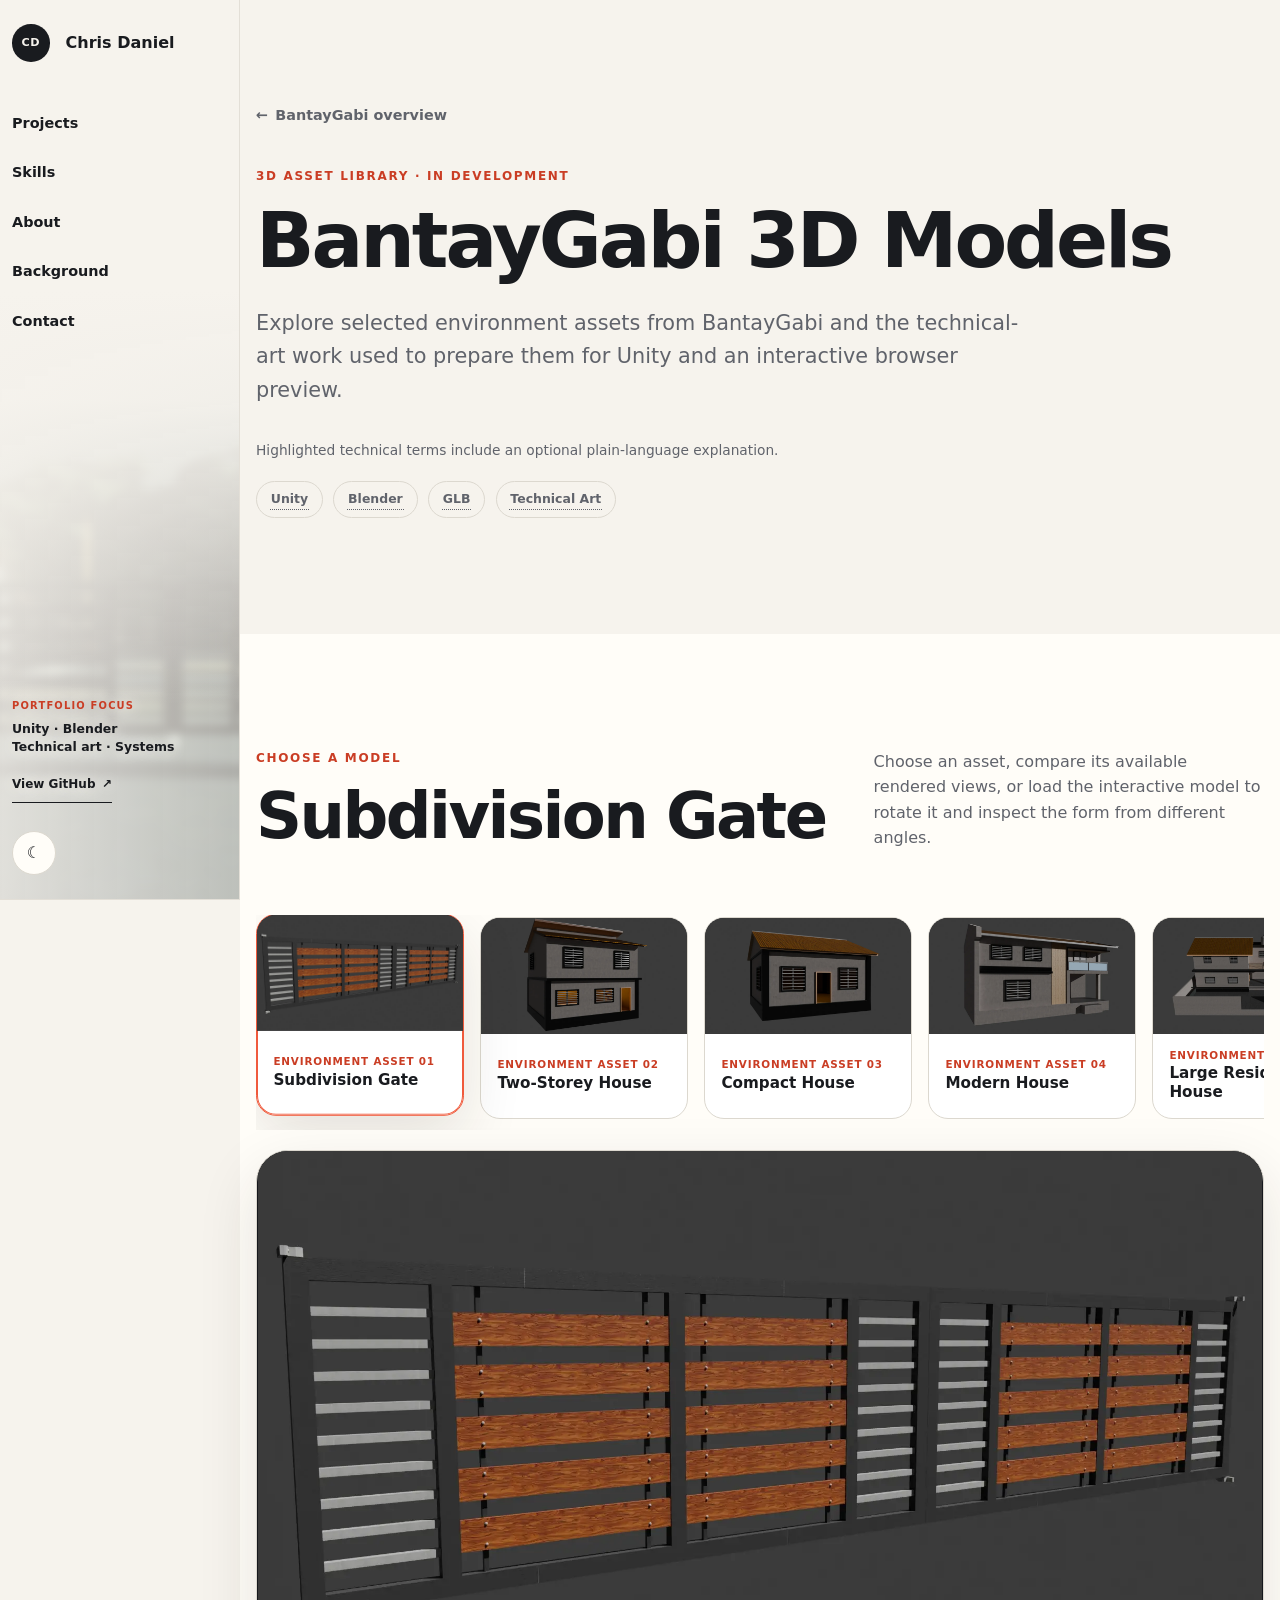
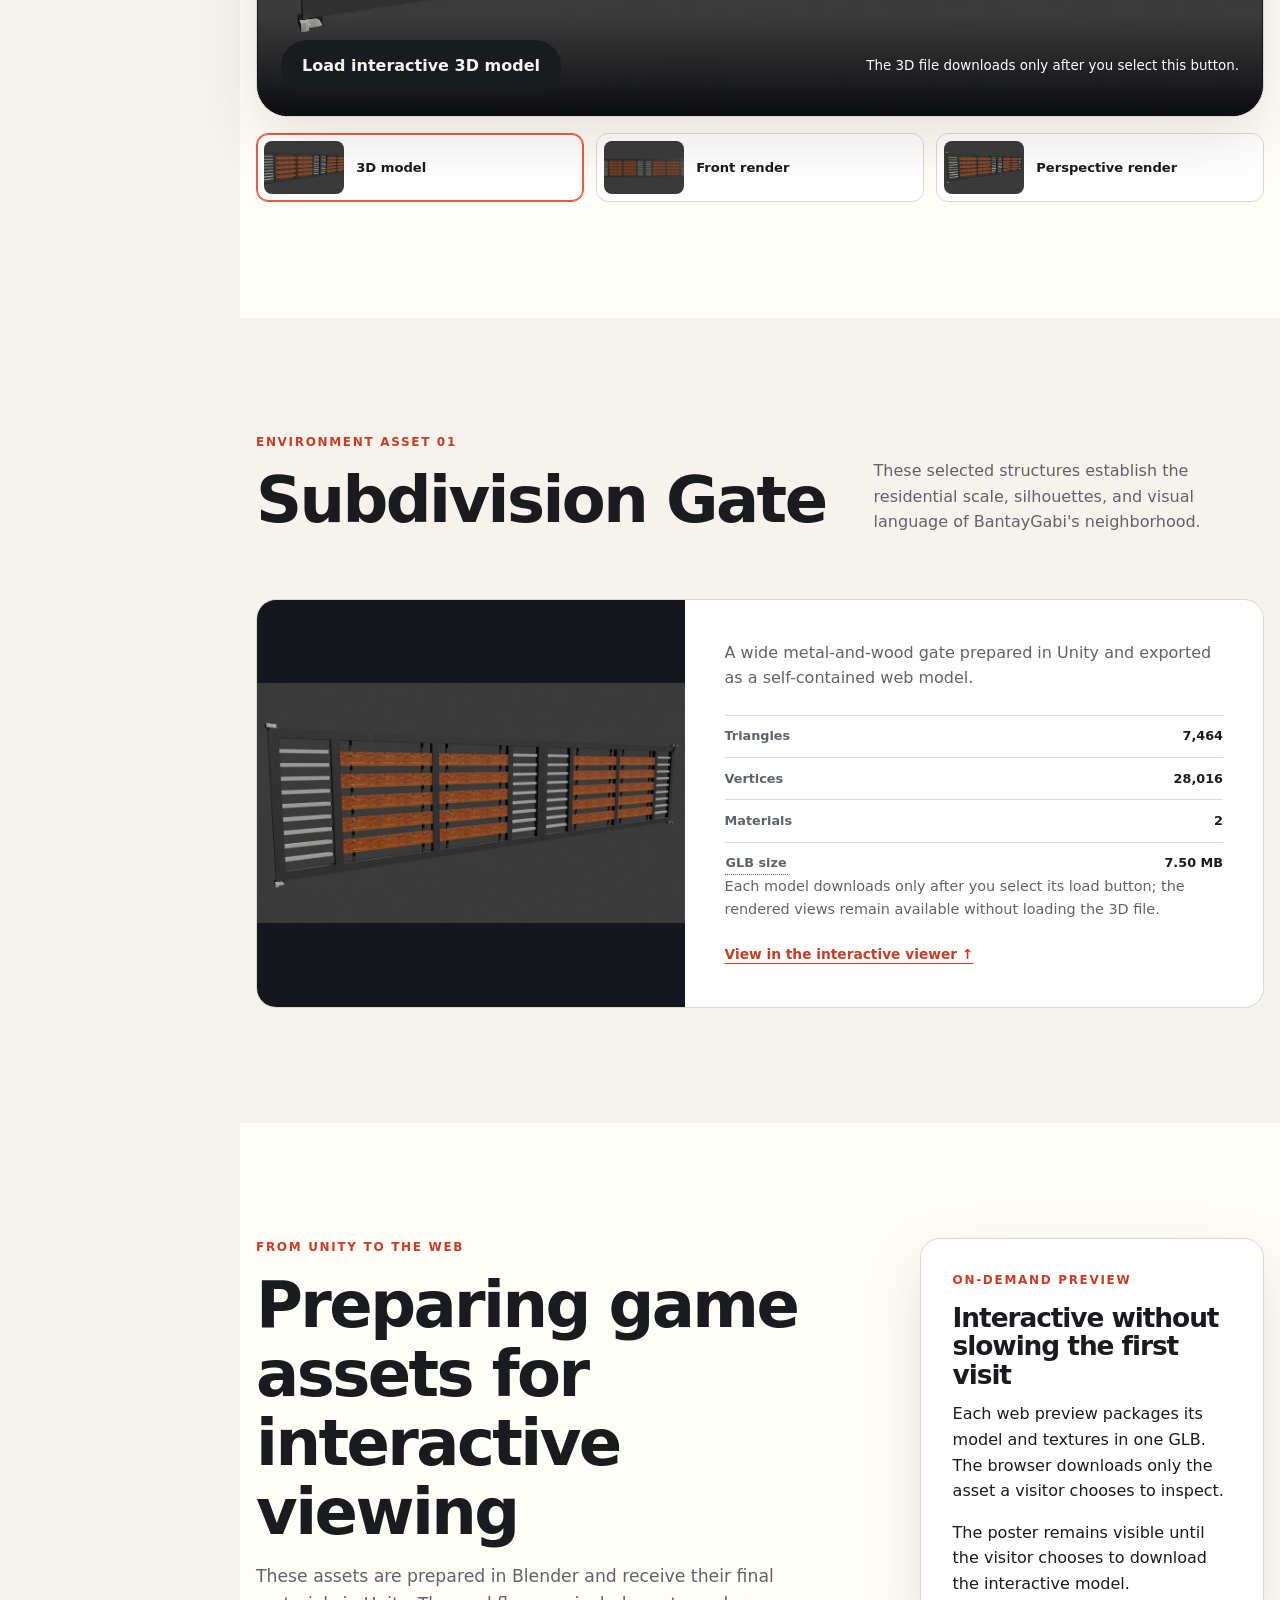
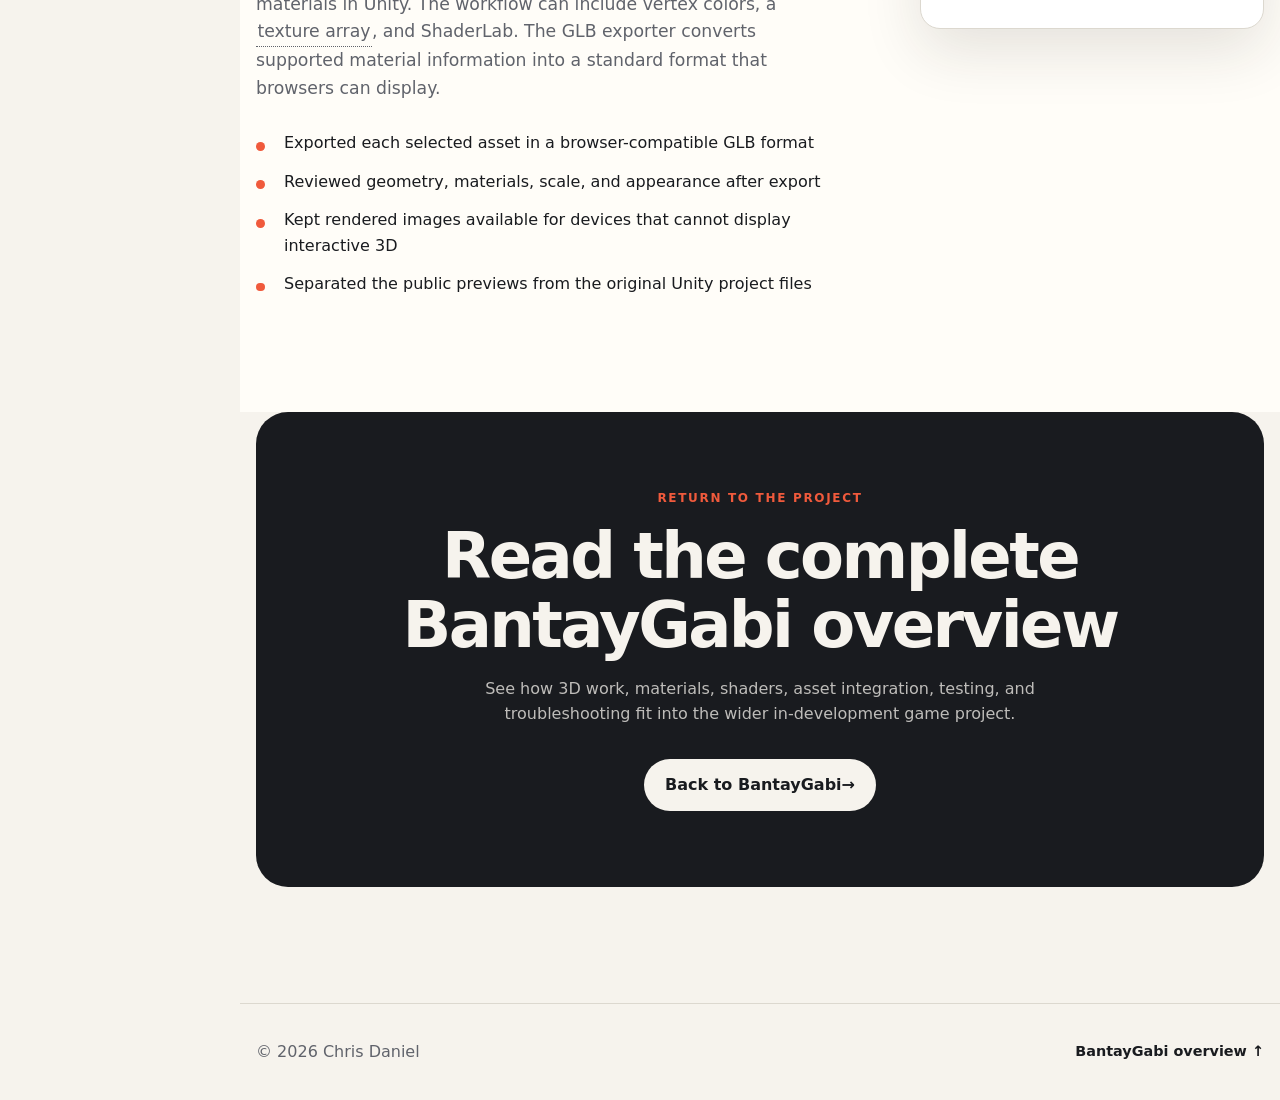
==== commit 2702e5d8: "Prepare portfolio for first release" ====
--- a/projects/bantaygabi-models.html
+++ b/projects/bantaygabi-models.html
@@ -8,8 +8,8 @@
       content="Interactive BantayGabi 3D model library featuring web-ready assets by Chris Daniel."
     >
     <title>BantayGabi 3D Models | Chris Daniel</title>
-    <link rel="stylesheet" href="../assets/css/styles.css">
-    <script src="../assets/js/main.js" defer></script>
+    <link rel="stylesheet" href="../assets/css/styles.css?v=20260830-7">
+    <script src="../assets/js/main.js?v=20260830-7" defer></script>
     <script src="../assets/js/term-definitions.js" defer></script>
   </head>
   <body class="detail-page">
@@ -37,8 +37,29 @@
             <a href="../index.html#projects">Projects</a>
             <a href="../index.html#skills">Skills</a>
             <a href="../index.html#about">About</a>
+            <a href="../index.html#background">Background</a>
             <a href="../index.html#contact">Contact</a>
           </nav>
+
+          <div
+            class="sidebar-feature"
+            data-sidebar-feature
+            data-sidebar-images="../assets/images/projects/bantaygabi-game-preview-01.webp,../assets/images/projects/bantaygabi-game-preview-05.webp,../assets/images/projects/bantaygabi-game-preview-08.webp"
+          >
+            <div class="sidebar-feature-art" data-sidebar-art aria-hidden="true"></div>
+            <div class="sidebar-feature-content">
+              <p class="sidebar-feature-label">Portfolio focus</p>
+              <p class="sidebar-feature-text">Unity · Blender<br>Technical art · Systems</p>
+              <a
+                class="sidebar-feature-link"
+                href="https://github.com/chrisniel"
+                target="_blank"
+                rel="noopener noreferrer"
+              >
+                View GitHub <span aria-hidden="true">↗</span>
+              </a>
+            </div>
+          </div>
 
           <button class="icon-button theme-toggle" type="button" aria-label="Switch to dark theme">
             <span class="theme-icon" aria-hidden="true">☾</span>
@@ -103,7 +124,7 @@
               data-model-triangles="7,464"
               data-model-vertices="28,016"
               data-model-materials="2"
-              data-model-size="7.15 MB"
+              data-model-size="7.50 MB"
               aria-pressed="true"
             >
               <img src="../assets/images/posters/bantaygabi-subdivision-gate-poster.webp" alt="">
@@ -130,7 +151,7 @@
               data-model-triangles="1,708"
               data-model-vertices="5,124"
               data-model-materials="11"
-              data-model-size="8.26 MB"
+              data-model-size="8.67 MB"
               aria-pressed="false"
             >
               <img loading="lazy" src="../assets/images/posters/bantaygabi-house-01-angle.webp" alt="">
@@ -157,7 +178,7 @@
               data-model-triangles="828"
               data-model-vertices="2,484"
               data-model-materials="10"
-              data-model-size="7.59 MB"
+              data-model-size="7.96 MB"
               aria-pressed="false"
             >
               <img loading="lazy" src="../assets/images/posters/bantaygabi-house-04-angle.webp" alt="">
@@ -184,7 +205,7 @@
               data-model-triangles="1,274"
               data-model-vertices="3,818"
               data-model-materials="12"
-              data-model-size="8.25 MB"
+              data-model-size="8.65 MB"
               aria-pressed="false"
             >
               <img loading="lazy" src="../assets/images/posters/bantaygabi-house-05-angle.webp" alt="">
@@ -214,7 +235,7 @@
               data-model-triangles="2,594"
               data-model-vertices="7,734"
               data-model-materials="20"
-              data-model-size="8.41 MB"
+              data-model-size="8.82 MB"
               aria-pressed="false"
             >
               <img loading="lazy" src="../assets/images/posters/bantaygabi-large-house-aerial.webp" alt="">
@@ -323,7 +344,7 @@
         <div class="container">
           <div class="section-heading">
             <div>
-              <p class="eyebrow" data-model-category>Environment asset 01</p>
+              <p class="eyebrow" data-model-category-output>Environment asset 01</p>
               <h2 id="library-title" data-model-detail-title>Subdivision Gate</h2>
             </div>
             <p>
@@ -344,12 +365,12 @@
                 model.
               </p>
               <dl class="fact-list">
-                <div><dt>Triangles</dt><dd data-model-triangles>7,464</dd></div>
-                <div><dt>Vertices</dt><dd data-model-vertices>28,016</dd></div>
-                <div><dt>Materials</dt><dd data-model-materials>2</dd></div>
+                <div><dt>Triangles</dt><dd data-model-triangles-output>7,464</dd></div>
+                <div><dt>Vertices</dt><dd data-model-vertices-output>28,016</dd></div>
+                <div><dt>Materials</dt><dd data-model-materials-output>2</dd></div>
                 <div>
                   <dt><button class="term-button term-button-inline" type="button" data-term="glb">GLB size</button></dt>
-                  <dd data-model-size>7.15 MB</dd>
+                  <dd data-model-size-output>7.50 MB</dd>
                 </div>
               </dl>
               <p class="model-detail-note">
@@ -366,18 +387,18 @@
         <div class="container detail-content-grid">
           <div>
             <p class="eyebrow">From Unity to the web</p>
-            <h2 id="workflow-title">Preparing a game asset for interactive viewing</h2>
+            <h2 id="workflow-title">Preparing game assets for interactive viewing</h2>
             <p class="detail-copy">
-              The Blender model receives its visible materials inside Unity using vertex colors,
-              a <button class="term-button term-button-inline" type="button" data-term="texture-array">texture array</button>,
+              These assets are prepared in Blender and receive their final materials in Unity. The
+              workflow can include vertex colors, a <button class="term-button term-button-inline" type="button" data-term="texture-array">texture array</button>,
               and ShaderLab. The GLB exporter converts supported material information into a
-              standard web representation.
+              standard format that browsers can display.
             </p>
             <ul class="responsibility-list">
-              <li>Exported the model in a browser-compatible GLB format</li>
-              <li>Checked geometry, materials, scale, and appearance after export</li>
-              <li>Kept a rendered image available for devices that cannot display interactive 3D</li>
-              <li>Separated the public preview from the original Unity project files</li>
+              <li>Exported each selected asset in a browser-compatible GLB format</li>
+              <li>Reviewed geometry, materials, scale, and appearance after export</li>
+              <li>Kept rendered images available for devices that cannot display interactive 3D</li>
+              <li>Separated the public previews from the original Unity project files</li>
             </ul>
           </div>
 
@@ -385,8 +406,8 @@
             <p class="eyebrow">On-demand preview</p>
             <h3 id="optimization-title">Interactive without slowing the first visit</h3>
             <p>
-              The model files include their textures so each asset works as one self-contained web
-              preview. Only the model selected by the visitor is downloaded.
+              Each web preview packages its model and textures in one GLB. The browser downloads
+              only the asset a visitor chooses to inspect.
             </p>
             <p>
               The poster remains visible until the visitor chooses to download the interactive model.
--- a/assets/css/styles.css
+++ b/assets/css/styles.css
@@ -9,6 +9,7 @@
   --accent: #f05a3c;
   --accent-strong: #ca3d24;
   --accent-soft: #fbded5;
+  --accent-on-soft: #b23520;
   --blue: #3867d6;
   --shadow: 0 22px 60px rgba(41, 34, 27, 0.12);
   --radius-small: 0.75rem;
@@ -28,6 +29,7 @@
   --accent: #ff795f;
   --accent-strong: #ff9a86;
   --accent-soft: #40241f;
+  --accent-on-soft: #ff9a86;
   --blue: #7fa1ff;
   --shadow: 0 22px 60px rgba(0, 0, 0, 0.32);
 }
@@ -169,7 +171,8 @@
 .brand {
   display: inline-flex;
   align-items: center;
-  gap: 0.75rem;
+  gap: 1rem;
+  margin-left: 0.75rem;
   font-weight: 800;
   text-decoration: none;
 }
@@ -187,15 +190,18 @@
 }
 
 .header-actions {
+  position: relative;
   width: 100%;
   flex: 1;
   align-items: flex-start;
   flex-direction: column;
-  gap: 1.5rem;
+  gap: 0;
   margin-top: 2.5rem;
 }
 
 .primary-navigation {
+  position: relative;
+  z-index: 1;
   width: 100%;
   align-items: stretch;
   flex-direction: column;
@@ -244,8 +250,99 @@
   display: none;
 }
 
+.sidebar-feature {
+  position: relative;
+  isolation: isolate;
+  display: flex;
+  overflow: hidden;
+  width: 100%;
+  min-height: 0;
+  flex: 1 1 auto;
+  align-items: flex-end;
+  margin-top: -3.25rem;
+  margin-bottom: -1.5rem;
+  padding: clamp(7rem, 20vh, 11rem) 0.75rem 6rem;
+}
+
+.sidebar-feature::before {
+  position: absolute;
+  z-index: -1;
+  inset: 0;
+  background:
+    linear-gradient(
+      to bottom,
+      var(--background) 0%,
+      color-mix(in srgb, var(--background) 92%, transparent) 18%,
+      color-mix(in srgb, var(--background) 48%, transparent) 42%,
+      transparent 68%
+    ),
+    linear-gradient(
+      to right,
+      color-mix(in srgb, var(--background) 68%, transparent),
+      color-mix(in srgb, var(--background) 16%, transparent)
+    );
+  content: "";
+}
+
+.sidebar-feature-art {
+  position: absolute;
+  z-index: -2;
+  inset: 0 -1rem -1.5rem;
+  background-position: center;
+  background-size: cover;
+  filter: blur(4px) saturate(0.7);
+  opacity: 0.38;
+  transform: translateY(1.5rem) scale(1.08);
+}
+
+html[data-theme="dark"] .sidebar-feature-art {
+  opacity: 0.55;
+}
+
+.sidebar-feature-content {
+  width: 100%;
+  text-shadow: 0 1px 14px var(--background);
+}
+
+.sidebar-feature-label {
+  margin-bottom: 0.35rem;
+  color: var(--accent-strong);
+  font-size: 0.62rem;
+  font-weight: 800;
+  letter-spacing: 0.12em;
+  text-transform: uppercase;
+}
+
+.sidebar-feature-text {
+  margin-bottom: 0.7rem;
+  font-size: 0.78rem;
+  font-weight: 800;
+  line-height: 1.45;
+}
+
+.sidebar-feature-link {
+  display: inline-flex;
+  min-height: 2.25rem;
+  align-items: center;
+  gap: 0.4rem;
+  padding: 0.25rem 0;
+  border-bottom: 1px solid currentColor;
+  color: var(--text);
+  font-size: 0.75rem;
+  font-weight: 800;
+  text-decoration: none;
+}
+
+.sidebar-feature-link:hover {
+  color: var(--accent-strong);
+}
+
 .theme-toggle {
-  margin-top: auto;
+  position: absolute;
+  z-index: 2;
+  bottom: 0;
+  left: 0.75rem;
+  margin-top: 0;
 }
 
 main,
@@ -501,7 +598,7 @@
   padding: 0.3rem 0.65rem;
   border-radius: 999px;
   background: var(--accent-soft);
-  color: var(--accent-strong);
+  color: var(--accent-on-soft);
   font-size: 0.72rem;
   font-weight: 800;
 }
@@ -813,6 +910,77 @@
   backdrop-filter: blur(12px);
 }
 
+@media (min-width: 68.0625rem) and (hover: hover) and (pointer: fine) {
+  .media-carousel-caption {
+    left: 0;
+    padding-left: clamp(5rem, 8vw, 6.5rem);
+    transition: padding-left 220ms ease;
+  }
+
+  .media-carousel-panel {
+    width: 2.75rem;
+    padding: 0;
+    border-color: rgba(255, 255, 255, 0.14);
+    background: rgba(9, 11, 15, 0.48);
+    backdrop-filter: blur(6px);
+    transition: width 220ms ease, padding 220ms ease, background-color 220ms ease,
+      border-color 220ms ease, backdrop-filter 220ms ease;
+  }
+
+  .media-carousel-panel::after {
+    position: absolute;
+    top: 0;
+    left: 0;
+    bottom: 0;
+    display: grid;
+    width: 2.75rem;
+    content: "Previews";
+    font-size: 0.68rem;
+    font-weight: 800;
+    letter-spacing: 0.08em;
+    pointer-events: none;
+    text-transform: uppercase;
+    opacity: 0.72;
+    transition: opacity 140ms ease;
+    writing-mode: vertical-rl;
+    place-items: center;
+  }
+
+  .media-carousel-panel-heading,
+  .media-carousel-rail {
+    min-width: calc(clamp(11rem, 19vw, 13.5rem) - 1.3rem);
+    opacity: 0;
+    pointer-events: none;
+    transition: opacity 120ms ease;
+  }
+
+  .media-carousel-panel:hover,
+  .media-carousel-panel:focus-within {
+    width: clamp(11rem, 19vw, 13.5rem);
+    padding: 0.65rem;
+    border-color: rgba(255, 255, 255, 0.2);
+    background: rgba(9, 11, 15, 0.82);
+    backdrop-filter: blur(12px);
+  }
+
+  .media-carousel-panel:hover::after,
+  .media-carousel-panel:focus-within::after {
+    opacity: 0;
+  }
+
+  .media-carousel-panel:hover > *,
+  .media-carousel-panel:focus-within > * {
+    opacity: 1;
+    pointer-events: auto;
+    transition-delay: 80ms;
+  }
+
+  .media-carousel:has(.media-carousel-panel:hover) .media-carousel-caption,
+  .media-carousel:has(.media-carousel-panel:focus-within) .media-carousel-caption {
+    padding-left: clamp(15rem, 24vw, 18rem);
+  }
+}
+
 .media-carousel-panel-heading,
 .media-carousel-arrows {
   display: flex;
@@ -1051,6 +1219,10 @@
   text-align: left;
 }
 
+.gallery-thumb[hidden] {
+  display: none;
+}
+
 .gallery-thumb:hover,
 .gallery-thumb.is-active {
   border-color: var(--accent);
@@ -1120,6 +1292,11 @@
 
 .detail-callout {
   box-shadow: var(--shadow);
+}
+
+.detail-callout-sticky {
+  position: sticky;
+  top: 2rem;
 }
 
 .detail-callout p:last-child {
@@ -1416,6 +1593,10 @@
     margin-top: 0;
   }
 
+  .brand {
+    margin-left: 0;
+  }
+
   .primary-navigation {
     width: auto;
     align-items: center;
@@ -1431,7 +1612,13 @@
     background: transparent;
   }
 
+  .sidebar-feature {
+    display: none;
+  }
+
   .theme-toggle {
+    position: static;
+    left: auto;
     margin-top: 0;
   }
 
@@ -1472,6 +1659,10 @@
 
   .detail-content-grid {
     grid-template-columns: 1fr;
+  }
+
+  .detail-callout-sticky {
+    position: static;
   }
 
   .model-library-promo,
@@ -1583,9 +1774,10 @@
   .primary-navigation {
     position: absolute;
     top: calc(100% + 0.5rem);
-    right: 1rem;
-    left: 1rem;
+    right: 0;
+    left: auto;
     display: none;
+    width: min(16rem, calc(100vw - 2rem));
     align-items: stretch;
     flex-direction: column;
     gap: 0;
@@ -1648,6 +1840,10 @@
     border-radius: var(--radius-medium);
   }
 
+  .showcase-stage[data-model-showcase] {
+    background: #383838;
+  }
+
   .media-carousel-stage {
     aspect-ratio: 4 / 3;
     border-radius: var(--radius-medium);
@@ -1712,6 +1908,18 @@
   }
 }
 
+@media (min-width: 68.0625rem) and (max-height: 45rem) {
+  .sidebar-feature {
+    display: none;
+  }
+
+  .theme-toggle {
+    position: static;
+    left: auto;
+    margin-top: auto;
+  }
+}
+
 @media (prefers-reduced-motion: reduce) {
   html {
     scroll-behavior: auto;
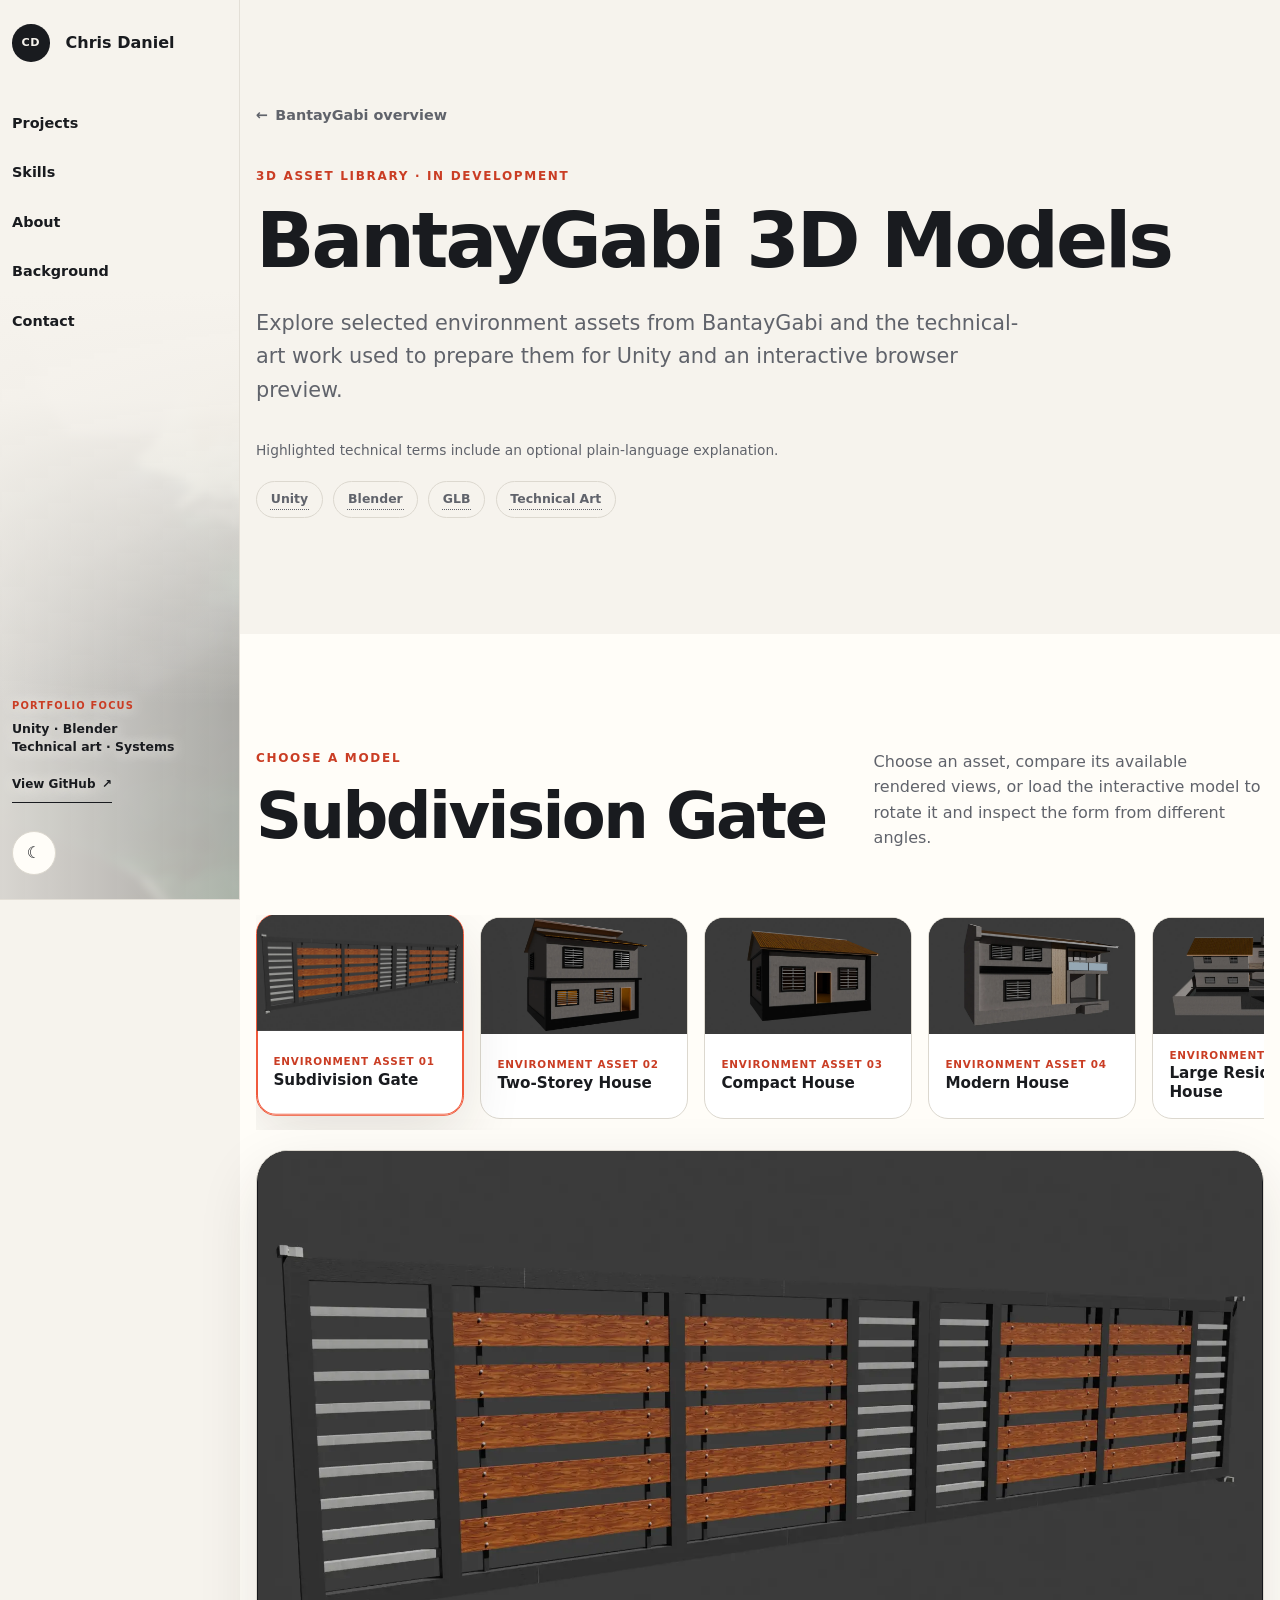
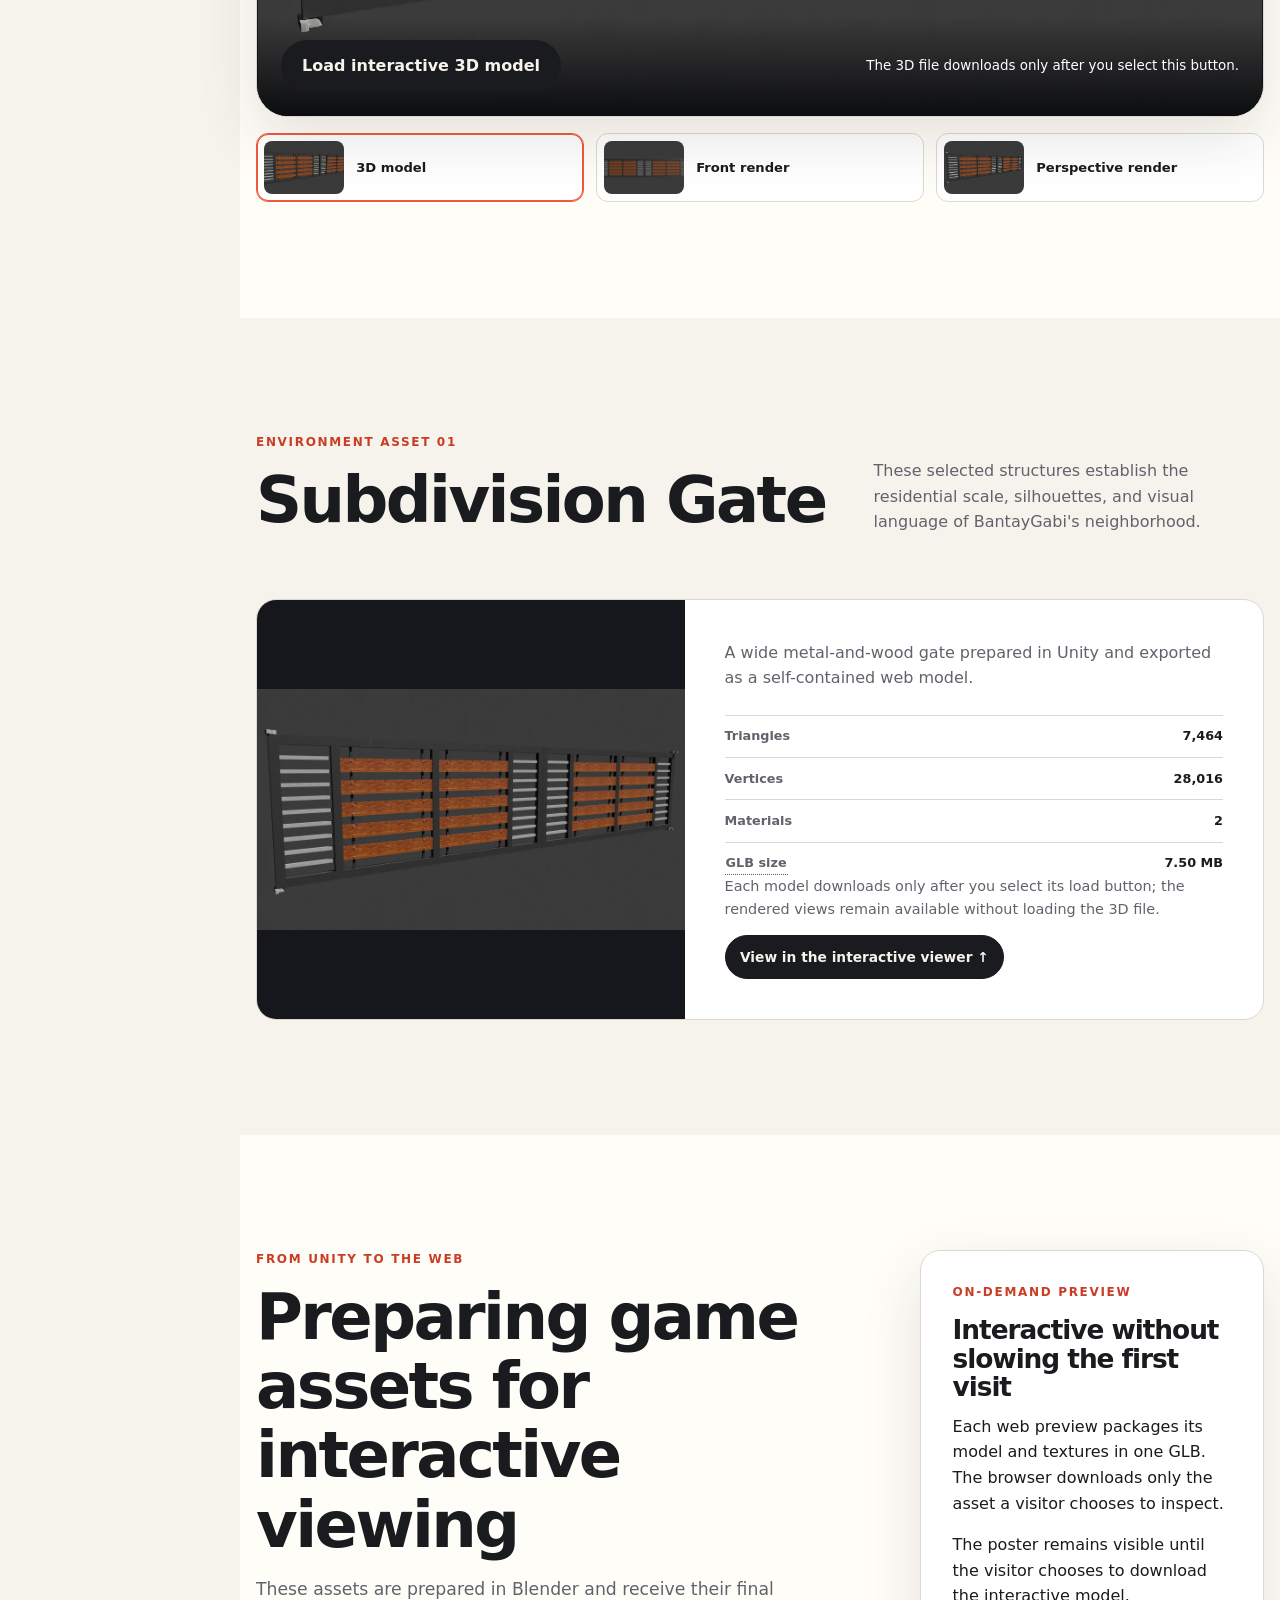
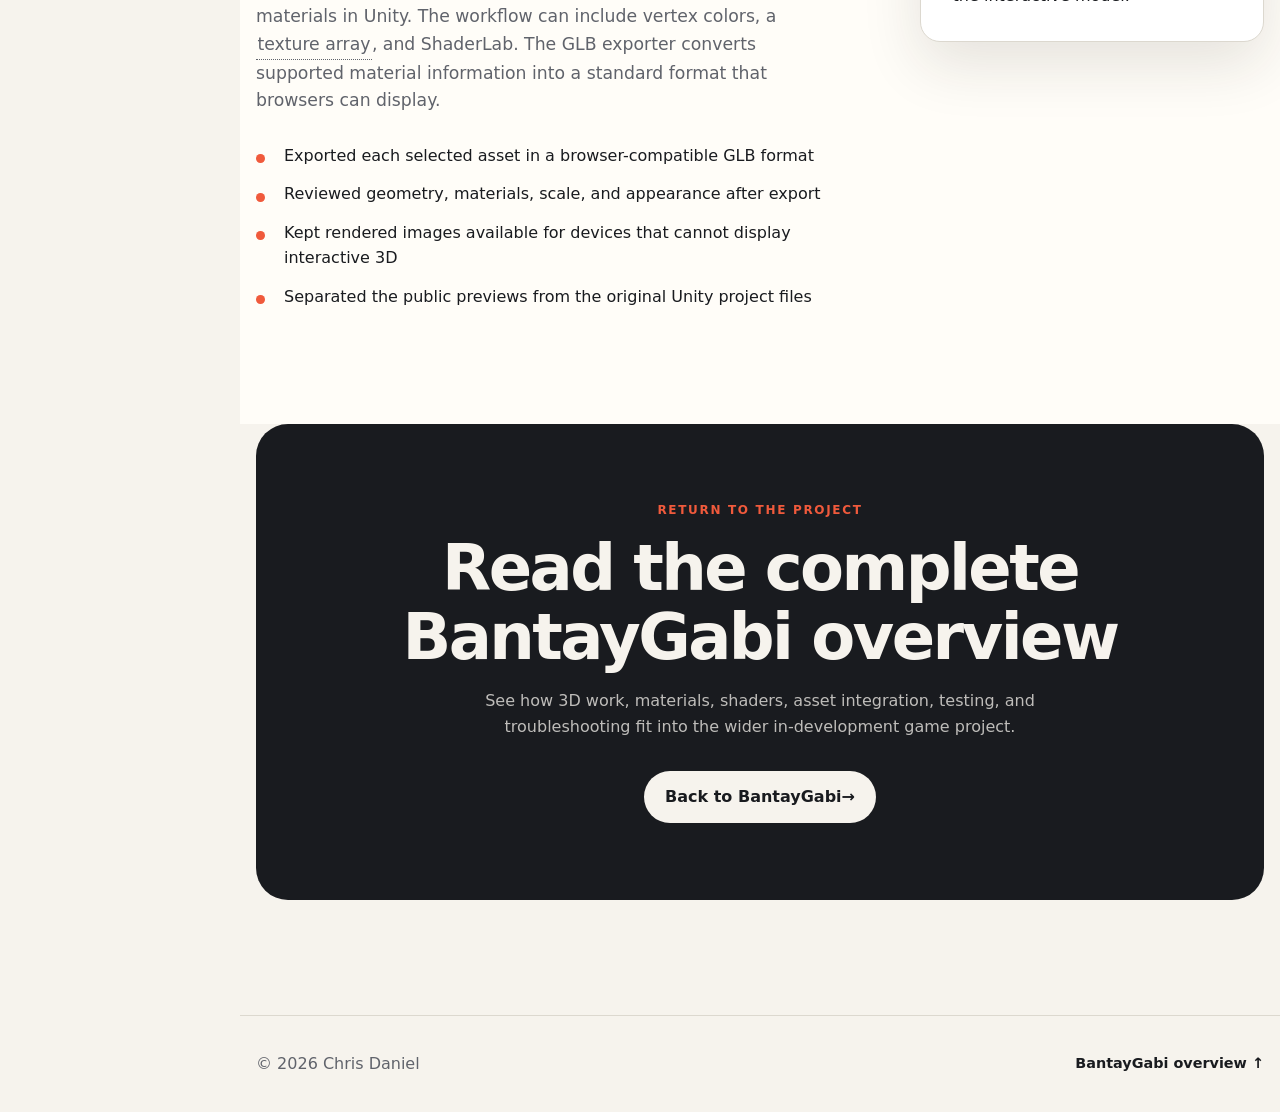
==== commit eb06ee95: "Polish homepage responsiveness and project actions" ====
--- a/projects/bantaygabi-models.html
+++ b/projects/bantaygabi-models.html
@@ -8,8 +8,8 @@
       content="Interactive BantayGabi 3D model library featuring web-ready assets by Chris Daniel."
     >
     <title>BantayGabi 3D Models | Chris Daniel</title>
-    <link rel="stylesheet" href="../assets/css/styles.css?v=20260830-7">
-    <script src="../assets/js/main.js?v=20260830-7" defer></script>
+    <link rel="stylesheet" href="../assets/css/styles.css?v=20260831-1">
+    <script src="../assets/js/main.js?v=20260831-1" defer></script>
     <script src="../assets/js/term-definitions.js" defer></script>
   </head>
   <body class="detail-page">
--- a/assets/css/styles.css
+++ b/assets/css/styles.css
@@ -351,22 +351,31 @@
 }
 
 .hero {
-  overflow: hidden;
+  overflow: clip;
   padding-top: clamp(4rem, 8vw, 7rem);
 }
 
 .hero-grid {
   display: grid;
-  align-items: center;
+  align-items: start;
   gap: clamp(3rem, 8vw, 7rem);
   grid-template-columns: minmax(0, 1.15fr) minmax(20rem, 0.85fr);
+}
+
+.hero h1 {
+  font-size: clamp(2.8rem, 5.5vw, 5rem);
+}
+
+.hero .eyebrow {
+  font-size: 0.8rem;
+  letter-spacing: 0.12em;
 }
 
 .hero-intro {
   max-width: 42rem;
   margin-bottom: 2rem;
   color: var(--muted);
-  font-size: clamp(1.05rem, 2vw, 1.25rem);
+  font-size: clamp(1.125rem, 1.5vw, 1.3rem);
 }
 
 .button-row {
@@ -428,8 +437,11 @@
 }
 
 .hero-art {
-  position: relative;
+  position: sticky;
+  top: 2rem;
+  width: 100%;
   min-height: 31rem;
+  align-self: start;
   border: 1px solid var(--line);
   border-radius: var(--radius-large);
   background:
@@ -465,8 +477,10 @@
   padding: 1.15rem;
   border: 1px solid var(--line);
   border-radius: var(--radius-medium);
-  background: color-mix(in srgb, var(--surface-strong) 88%, transparent);
-  box-shadow: var(--shadow);
+  background: color-mix(in srgb, var(--surface-strong) 72%, transparent);
+  box-shadow: 0 12px 30px color-mix(in srgb, var(--background) 26%, transparent);
+  pointer-events: none;
+  user-select: none;
 }
 
 .art-card span {
@@ -483,20 +497,20 @@
 .art-card-model {
   top: 12%;
   left: 10%;
-  transform: rotate(-7deg);
+  transform: rotate(-4deg);
 }
 
 .art-card-game {
   z-index: 2;
   top: 39%;
   left: 38%;
-  transform: scale(1.16) rotate(3deg);
+  transform: scale(1.12) rotate(2deg);
 }
 
 .art-card-code {
   right: 8%;
   bottom: 10%;
-  transform: rotate(8deg);
+  transform: rotate(5deg);
 }
 
 .section-heading {
@@ -521,7 +535,9 @@
 }
 
 .project-card {
+  display: flex;
   overflow: hidden;
+  flex-direction: column;
   border: 1px solid var(--line);
   border-radius: var(--radius-medium);
   background: var(--surface-strong);
@@ -568,6 +584,9 @@
 }
 
 .project-content {
+  display: flex;
+  flex: 1;
+  flex-direction: column;
   padding: 1.5rem;
 }
 
@@ -582,7 +601,7 @@
 
 .project-status {
   display: inline-block;
-  margin-top: 0.5rem;
+  margin-top: 0;
 }
 
 .project-tags {
@@ -605,18 +624,34 @@
 
 .project-link {
   display: inline-flex;
+  min-height: 2.75rem;
   gap: 0.35rem;
   align-items: center;
-  margin-top: 0.5rem;
-  color: var(--accent-strong);
+  justify-content: center;
+  padding: 0.55rem 0.9rem;
+  border: 1px solid var(--text);
+  border-radius: 999px;
+  background: var(--text);
+  color: var(--background);
   font-size: 0.86rem;
   font-weight: 800;
-  text-decoration-thickness: 1px;
-  text-underline-offset: 0.25rem;
+  text-align: center;
+  text-decoration: none;
 }
 
 .project-link:hover {
-  text-decoration-thickness: 2px;
+  border-color: var(--accent);
+  background: var(--accent);
+  color: #ffffff;
+}
+
+.project-actions {
+  display: flex;
+  flex-wrap: wrap;
+  align-items: center;
+  gap: 0.65rem;
+  margin-top: auto;
+  padding-top: 0.5rem;
 }
 
 .skill-grid {
@@ -1565,7 +1600,32 @@
   clip-path: inset(50%);
 }
 
+@media (min-width: 68.0625rem) and (max-width: 100rem),
+  (min-width: 68.0625rem) and (max-height: 56rem) {
+  .hero {
+    padding-top: clamp(3.5rem, 5vw, 5rem);
+    padding-bottom: clamp(4rem, 6vw, 6rem);
+  }
+
+  .hero-grid {
+    gap: clamp(2.5rem, 4vw, 4rem);
+    grid-template-columns: minmax(0, 1.1fr) minmax(18rem, 0.9fr);
+  }
+
+  .hero h1 {
+    font-size: clamp(3rem, 5vw, 4.6rem);
+  }
+
+  .hero-art {
+    min-height: 26rem;
+  }
+}
+
 @media (max-width: 68rem) {
+  section[id] {
+    scroll-margin-top: 5.25rem;
+  }
+
   .site-header {
     position: sticky;
     right: auto;
@@ -1634,7 +1694,10 @@
   }
 
   .hero-art {
+    position: relative;
+    top: auto;
     min-height: 25rem;
+    align-self: stretch;
   }
 
   .project-grid {
@@ -1809,6 +1872,11 @@
     grid-column: auto;
   }
 
+  .project-link {
+    width: 100%;
+    flex-basis: 100%;
+  }
+
   .skill-grid {
     grid-template-columns: 1fr;
   }
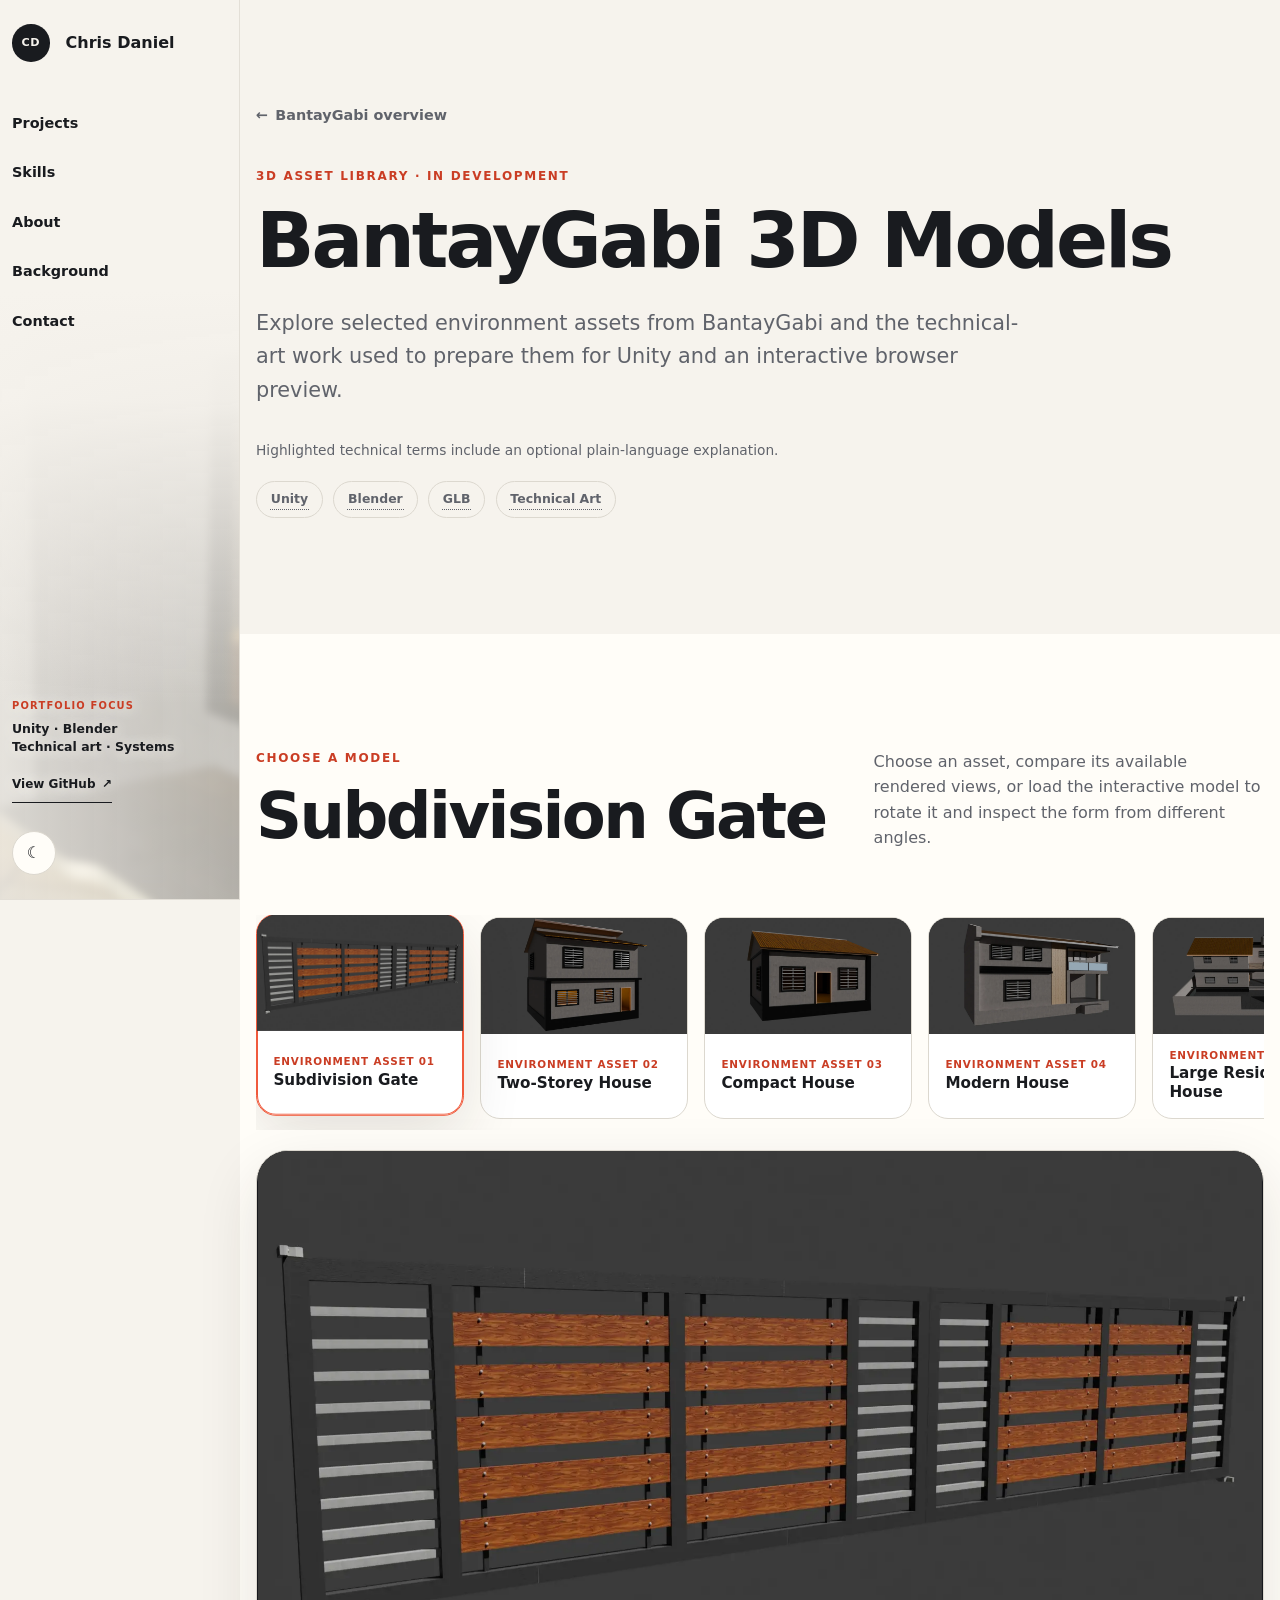
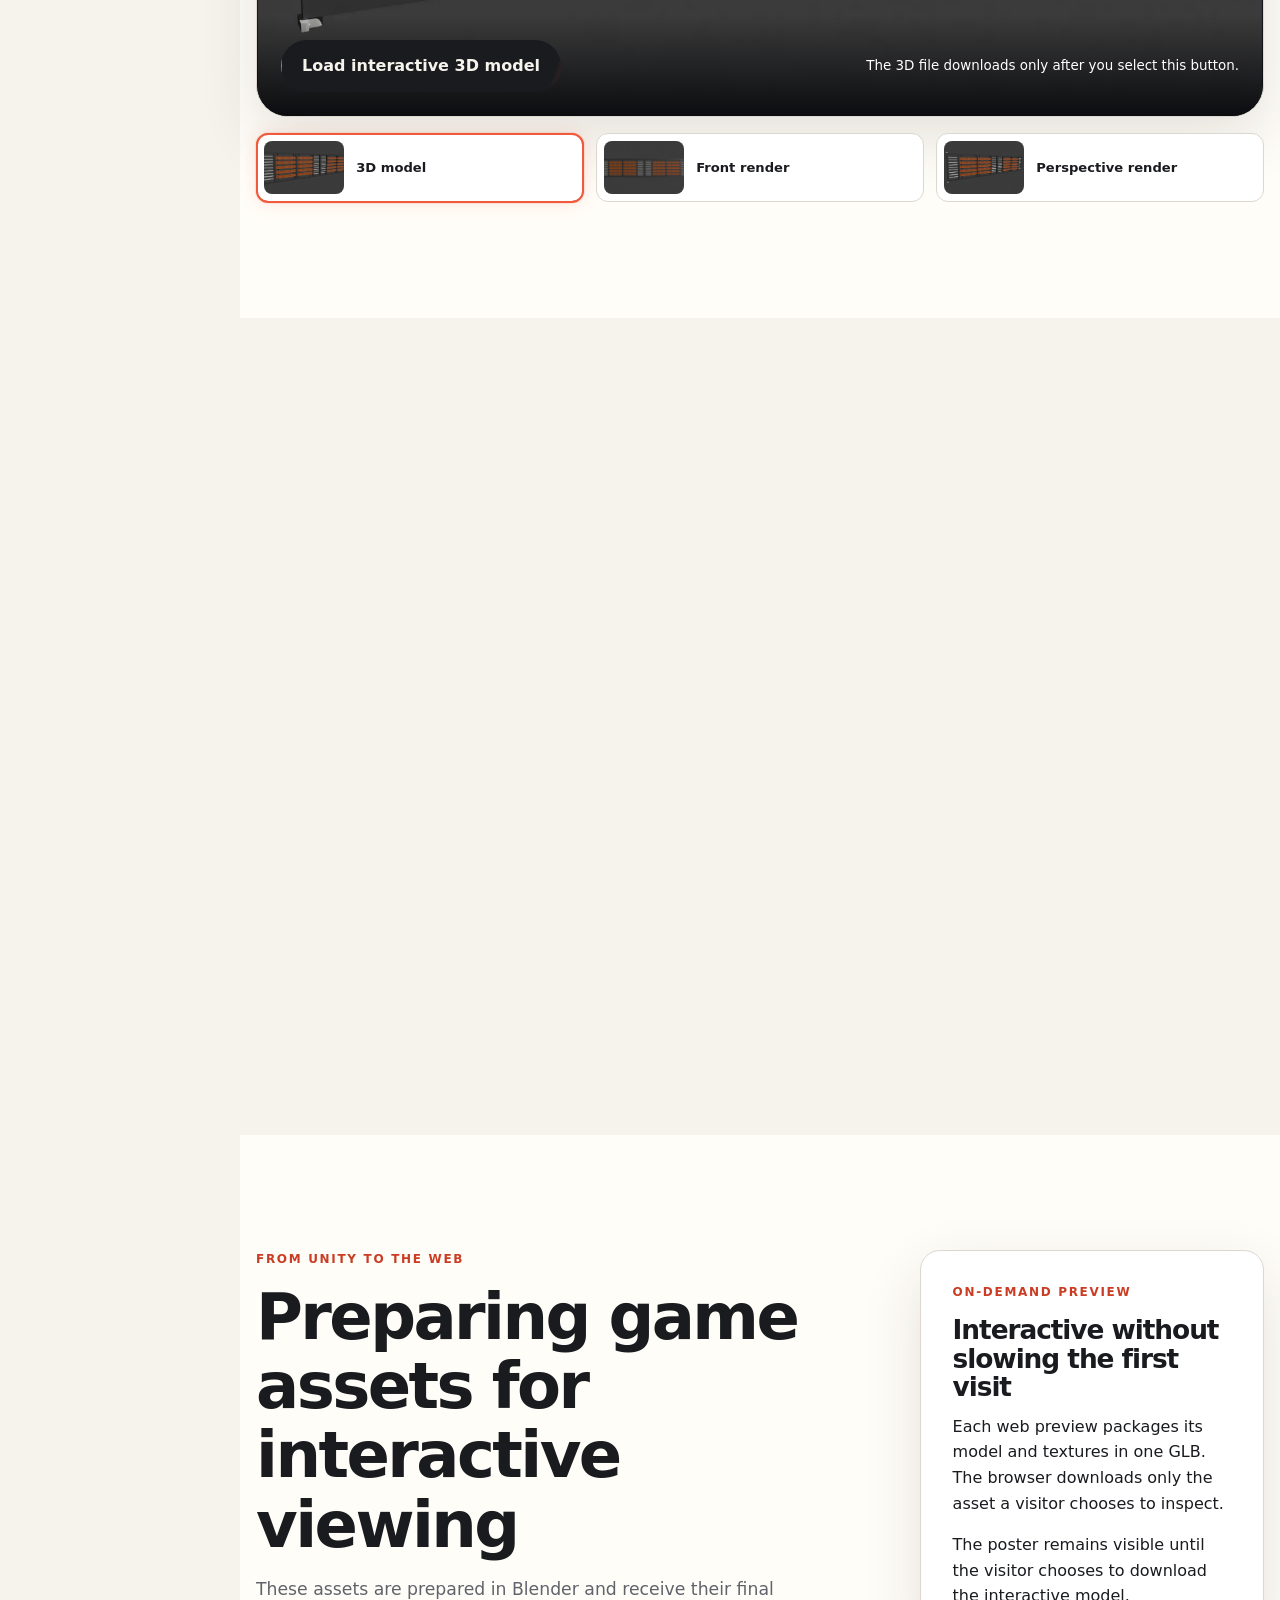
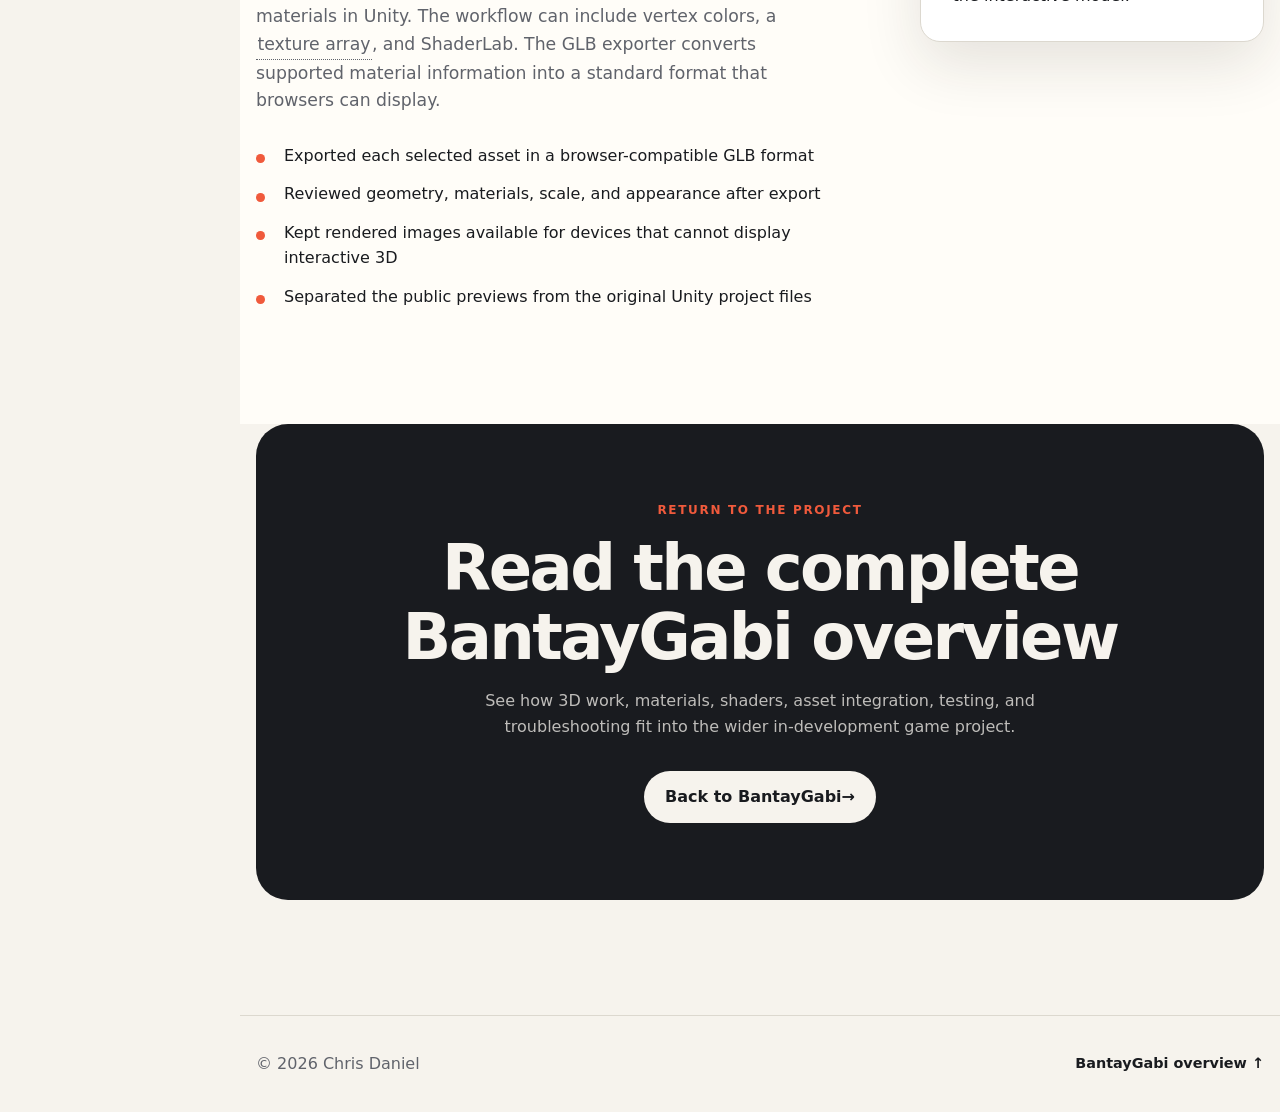
==== commit 4ef2d93b: "Add responsive gallery transitions and motion polish" ====
--- a/projects/bantaygabi-models.html
+++ b/projects/bantaygabi-models.html
@@ -8,8 +8,8 @@
       content="Interactive BantayGabi 3D model library featuring web-ready assets by Chris Daniel."
     >
     <title>BantayGabi 3D Models | Chris Daniel</title>
-    <link rel="stylesheet" href="../assets/css/styles.css?v=20260831-1">
-    <script src="../assets/js/main.js?v=20260831-1" defer></script>
+    <link rel="stylesheet" href="../assets/css/styles.css?v=20260831-3">
+    <script src="../assets/js/main.js?v=20260831-3" defer></script>
     <script src="../assets/js/term-definitions.js" defer></script>
   </head>
   <body class="detail-page">
--- a/assets/css/styles.css
+++ b/assets/css/styles.css
@@ -393,28 +393,51 @@
   padding: 0.75rem 1.25rem;
   border: 1px solid transparent;
   border-radius: 999px;
+  background-position: 0% 50%;
+  background-size: 220% 100%;
   cursor: pointer;
   font-weight: 800;
   text-decoration: none;
+  transition:
+    border-color 300ms ease,
+    background-color 300ms ease,
+    background-position 420ms ease,
+    color 300ms ease;
 }
 
 .button-primary {
-  background: var(--text);
+  background-color: var(--text);
+  background-image: linear-gradient(
+    110deg,
+    var(--text) 0%,
+    var(--text) 45%,
+    var(--accent) 55%,
+    var(--accent) 100%
+  );
   color: var(--background);
 }
 
 .button-primary:hover {
-  background: var(--accent);
+  background-color: var(--accent);
+  background-position: 100% 50%;
   color: #ffffff;
 }
 
 .button-secondary {
   border-color: var(--line);
-  background: var(--surface);
+  background-color: var(--surface);
+  background-image: linear-gradient(
+    110deg,
+    var(--surface) 0%,
+    var(--surface) 45%,
+    var(--accent-soft) 55%,
+    var(--accent-soft) 100%
+  );
 }
 
 .button-secondary:hover {
   border-color: var(--accent);
+  background-position: 100% 50%;
 }
 
 .skill-list {
@@ -513,6 +536,58 @@
   transform: rotate(5deg);
 }
 
+.hero-art.has-card-motion .art-card {
+  opacity: 0;
+}
+
+.hero-art.is-card-motion-ready .art-card-model {
+  animation: hero-model-card-in 680ms cubic-bezier(0.22, 1, 0.36, 1) 100ms forwards;
+}
+
+.hero-art.is-card-motion-ready .art-card-game {
+  animation: hero-game-card-in 720ms cubic-bezier(0.22, 1, 0.36, 1) 200ms forwards;
+}
+
+.hero-art.is-card-motion-ready .art-card-code {
+  animation: hero-code-card-in 680ms cubic-bezier(0.22, 1, 0.36, 1) 420ms forwards;
+}
+
+@keyframes hero-model-card-in {
+  from {
+    opacity: 0;
+    transform: translateY(-2.25rem) rotate(-4deg);
+  }
+
+  to {
+    opacity: 1;
+    transform: translateY(0) rotate(-4deg);
+  }
+}
+
+@keyframes hero-game-card-in {
+  from {
+    opacity: 0;
+    transform: translateY(-2.75rem) scale(1.12) rotate(2deg);
+  }
+
+  to {
+    opacity: 1;
+    transform: translateY(0) scale(1.12) rotate(2deg);
+  }
+}
+
+@keyframes hero-code-card-in {
+  from {
+    opacity: 0;
+    transform: translateY(-2.25rem) rotate(5deg);
+  }
+
+  to {
+    opacity: 1;
+    transform: translateY(0) rotate(5deg);
+  }
+}
+
 .section-heading {
   display: grid;
   align-items: end;
@@ -541,6 +616,10 @@
   border: 1px solid var(--line);
   border-radius: var(--radius-medium);
   background: var(--surface-strong);
+  transition:
+    border-color 300ms ease,
+    box-shadow 300ms ease,
+    transform 300ms ease;
 }
 
 .project-visual {
@@ -631,17 +710,32 @@
   padding: 0.55rem 0.9rem;
   border: 1px solid var(--text);
   border-radius: 999px;
-  background: var(--text);
+  background-color: var(--text);
+  background-image: linear-gradient(
+    110deg,
+    var(--text) 0%,
+    var(--text) 45%,
+    var(--accent) 55%,
+    var(--accent) 100%
+  );
+  background-position: 0% 50%;
+  background-size: 220% 100%;
   color: var(--background);
   font-size: 0.86rem;
   font-weight: 800;
   text-align: center;
   text-decoration: none;
+  transition:
+    border-color 300ms ease,
+    background-color 300ms ease,
+    background-position 420ms ease,
+    color 300ms ease;
 }
 
 .project-link:hover {
   border-color: var(--accent);
-  background: var(--accent);
+  background-color: var(--accent);
+  background-position: 100% 50%;
   color: #ffffff;
 }
 
@@ -665,6 +759,10 @@
   border: 1px solid var(--line);
   border-radius: var(--radius-medium);
   background: var(--surface);
+  transition:
+    border-color 300ms ease,
+    box-shadow 300ms ease,
+    transform 300ms ease;
 }
 
 .skill-card p:last-child {
@@ -888,6 +986,7 @@
   width: 100%;
   height: 100%;
   background: #0d0f13;
+  backface-visibility: hidden;
   object-fit: contain;
 }
 
@@ -1056,12 +1155,14 @@
 }
 
 .media-carousel-rail {
+  position: relative;
   display: grid;
   overflow-y: auto;
   gap: 0.55rem;
   padding: 0.1rem 0.2rem 0.2rem;
   overscroll-behavior: contain;
   scrollbar-color: rgba(255, 255, 255, 0.4) transparent;
+  --selection-indicator-radius: 0.8rem;
 }
 
 .media-carousel-thumb {
@@ -1134,6 +1235,7 @@
   display: block;
   width: 100%;
   height: 100%;
+  backface-visibility: hidden;
   object-fit: contain;
 }
 
@@ -1220,6 +1322,42 @@
   text-align: right;
 }
 
+.loading-dots {
+  display: inline-flex;
+  align-items: center;
+  gap: 0.22rem;
+  margin-left: 0.45rem;
+  vertical-align: middle;
+}
+
+.loading-dots span {
+  width: 0.34rem;
+  height: 0.34rem;
+  border-radius: 50%;
+  background: currentColor;
+  animation: model-loading-dot 780ms ease-in-out infinite;
+}
+
+.loading-dots span:nth-child(2) {
+  animation-delay: 110ms;
+}
+
+.loading-dots span:nth-child(3) {
+  animation-delay: 220ms;
+}
+
+@keyframes model-loading-dot {
+  0%,
+  60%,
+  100% {
+    transform: translateY(0);
+  }
+
+  30% {
+    transform: translateY(-0.28rem);
+  }
+}
+
 .showcase-noscript {
   position: absolute;
   right: 1rem;
@@ -1233,9 +1371,47 @@
 }
 
 .gallery-thumbnails {
+  position: relative;
   display: grid;
   gap: 0.75rem;
   grid-template-columns: repeat(auto-fit, minmax(9rem, 1fr));
+  --selection-indicator-radius: var(--radius-small);
+}
+
+.has-selection-indicator > button {
+  position: relative;
+  z-index: 1;
+}
+
+.media-selection-indicator {
+  position: absolute;
+  z-index: 3;
+  top: 0;
+  left: 0;
+  border: 2px solid var(--accent);
+  border-radius: var(--selection-indicator-radius, var(--radius-small));
+  box-shadow: 0 0 0 1px rgba(240, 90, 60, 0.12), 0 0 1.1rem rgba(240, 90, 60, 0.14);
+  opacity: 0;
+  pointer-events: none;
+  transform: translate3d(var(--indicator-x, 0), var(--indicator-y, 0), 0);
+  transition:
+    width 280ms cubic-bezier(0.22, 1, 0.36, 1),
+    height 280ms cubic-bezier(0.22, 1, 0.36, 1),
+    opacity 120ms ease,
+    transform 280ms cubic-bezier(0.22, 1, 0.36, 1);
+}
+
+.media-selection-indicator.is-ready {
+  opacity: 1;
+}
+
+.media-selection-indicator.without-transition {
+  transition: none;
+}
+
+.has-selection-indicator .media-carousel-thumb.is-active,
+.has-selection-indicator .gallery-thumb.is-active {
+  box-shadow: none;
 }
 
 .gallery-thumb {
@@ -1458,6 +1634,38 @@
   color: var(--muted);
 }
 
+[data-reveal] {
+  opacity: 0;
+  transform: translateY(1.1rem);
+  transition:
+    opacity 520ms ease var(--reveal-delay, 0ms),
+    transform 1000ms cubic-bezier(0.22, 1, 0.36, 1) var(--reveal-delay, 0ms),
+    border-color 300ms ease,
+    box-shadow 300ms ease;
+}
+
+[data-reveal="left"] {
+  transform: translateX(-1.4rem);
+}
+
+[data-reveal="right"] {
+  transform: translateX(1.4rem);
+}
+
+[data-reveal].is-revealed {
+  opacity: 1;
+  transform: translate(0);
+}
+
+@media (hover: hover) and (pointer: fine) {
+  .project-card:hover,
+  .skill-card:hover {
+    border-color: color-mix(in srgb, var(--accent) 58%, var(--line));
+    box-shadow: 0 18px 42px color-mix(in srgb, var(--background) 24%, transparent);
+    transform: translateY(-0.3rem);
+  }
+}
+
 .model-selector {
   display: grid;
   overflow-x: auto;
@@ -1622,6 +1830,16 @@
 }
 
 @media (max-width: 68rem) {
+  [data-reveal],
+  [data-reveal="left"],
+  [data-reveal="right"] {
+    transform: translateY(0.8rem);
+  }
+
+  [data-reveal].is-revealed {
+    transform: translateY(0);
+  }
+
   section[id] {
     scroll-margin-top: 5.25rem;
   }
@@ -1996,7 +2214,19 @@
   *,
   *::before,
   *::after {
+    animation-duration: 0.01ms !important;
+    animation-iteration-count: 1 !important;
     scroll-behavior: auto !important;
     transition-duration: 0.01ms !important;
   }
-}
+
+  [data-reveal] {
+    opacity: 1 !important;
+    transform: none !important;
+  }
+
+  .project-card:hover,
+  .skill-card:hover {
+    transform: none !important;
+  }
+}
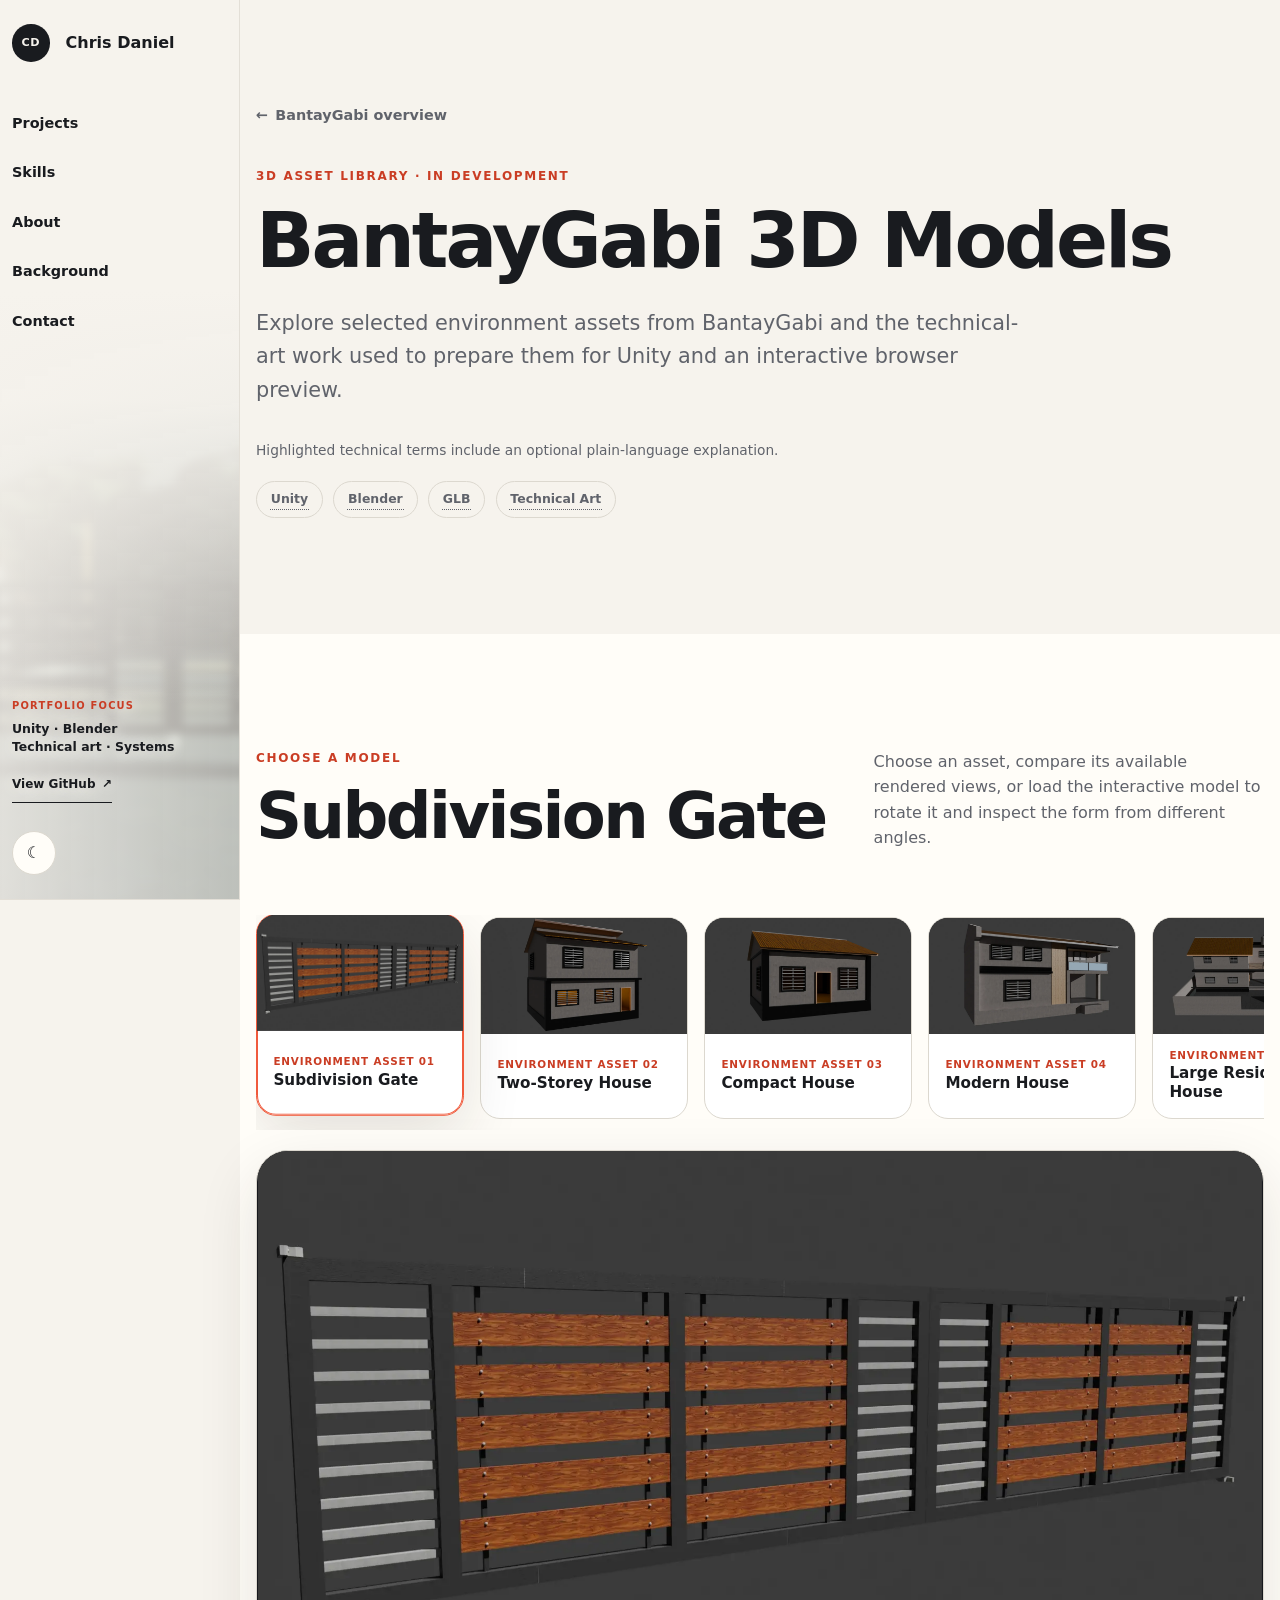
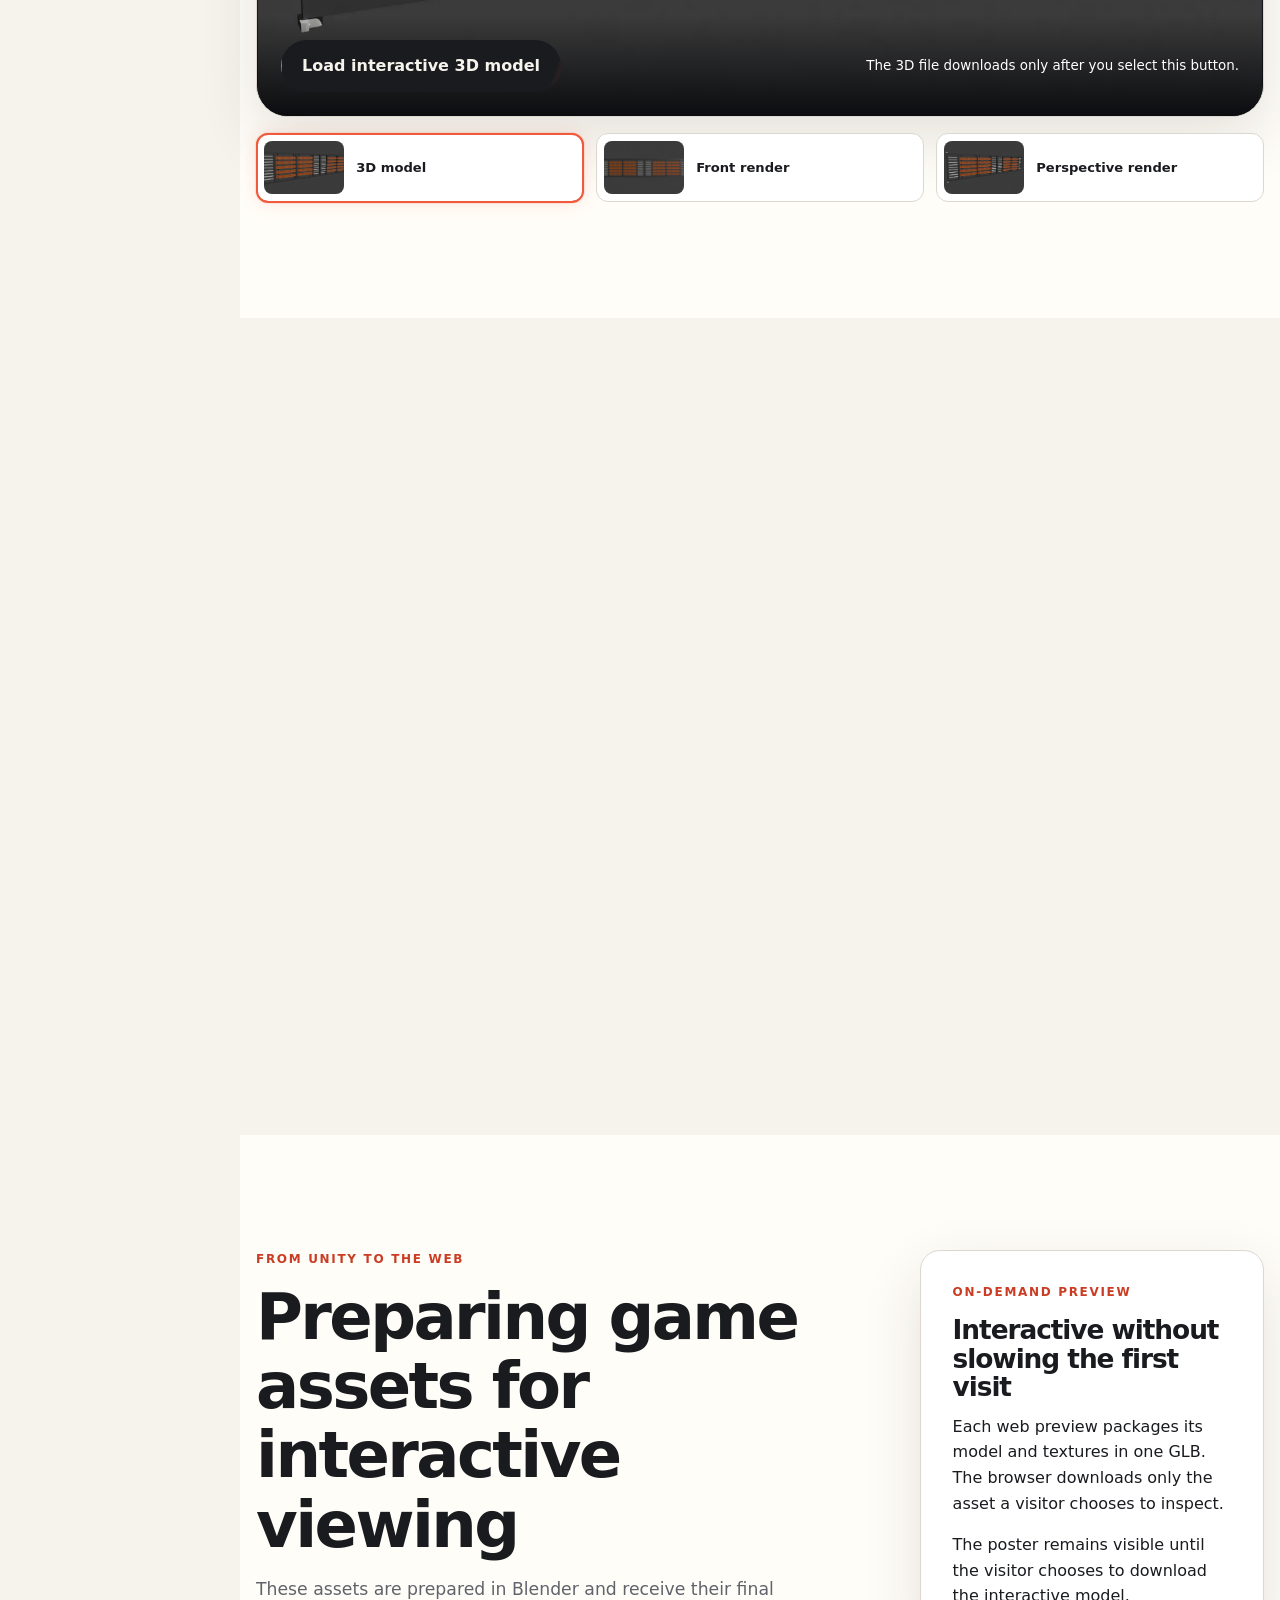
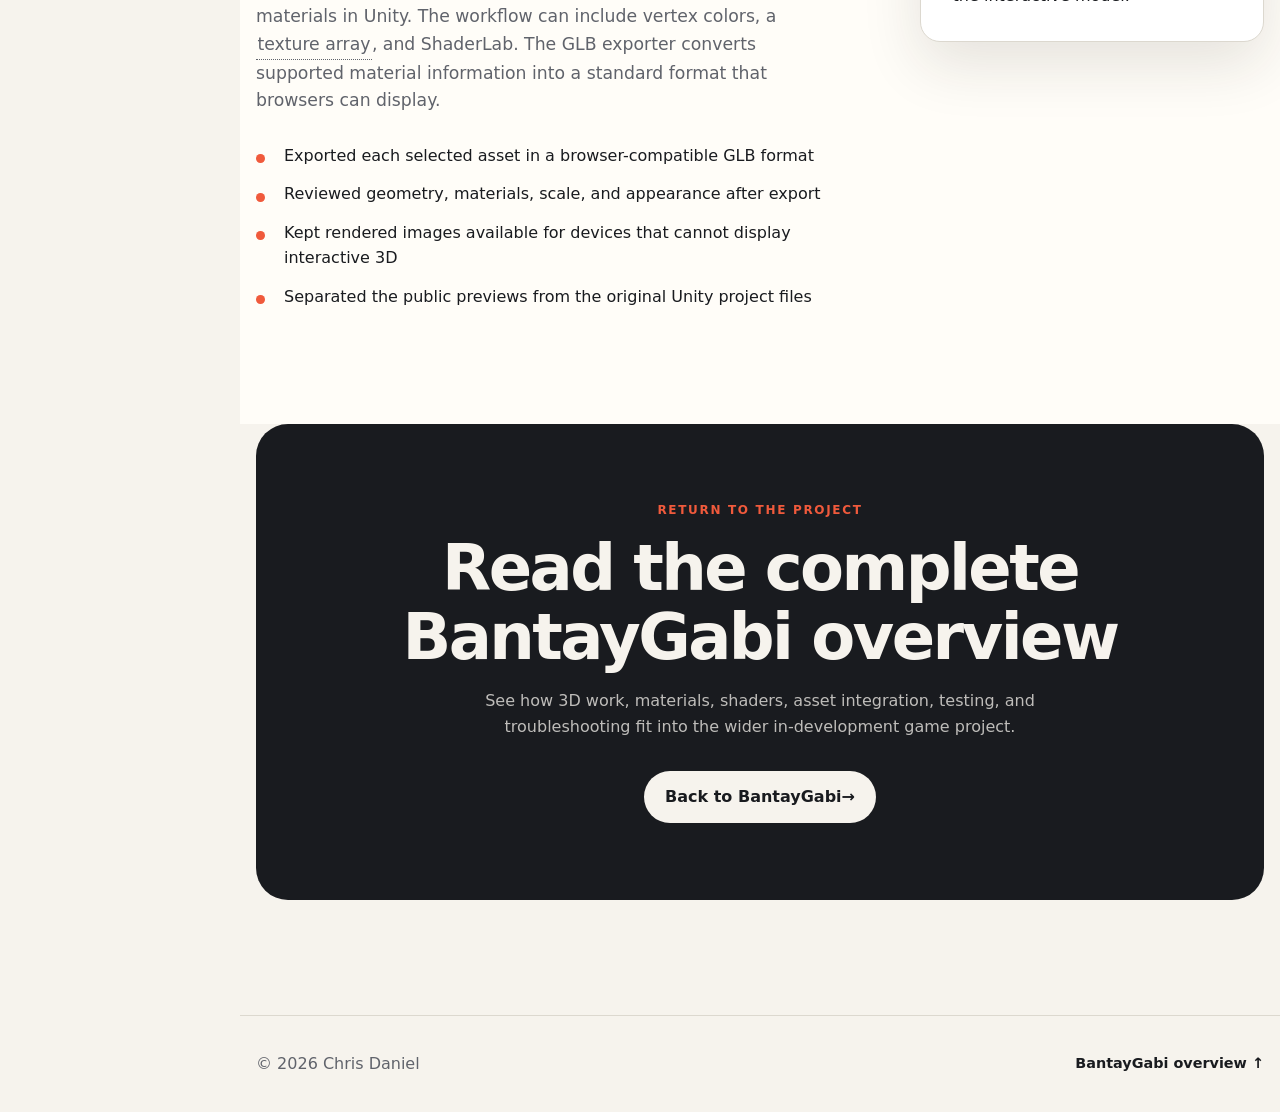
==== commit da9cec5a: "Update: Animations added to all pages and contents, New balls oribiting the axis of Hero card" ====
--- a/projects/bantaygabi-models.html
+++ b/projects/bantaygabi-models.html
@@ -8,8 +8,8 @@
       content="Interactive BantayGabi 3D model library featuring web-ready assets by Chris Daniel."
     >
     <title>BantayGabi 3D Models | Chris Daniel</title>
-    <link rel="stylesheet" href="../assets/css/styles.css?v=20260831-3">
-    <script src="../assets/js/main.js?v=20260831-3" defer></script>
+    <link rel="stylesheet" href="../assets/css/styles.css?v=20260831-5">
+    <script src="../assets/js/main.js?v=20260831-5" defer></script>
     <script src="../assets/js/term-definitions.js" defer></script>
   </head>
   <body class="detail-page">
--- a/assets/css/styles.css
+++ b/assets/css/styles.css
@@ -478,6 +478,7 @@
   inset: 50% auto auto 50%;
   border: 1px solid var(--line);
   border-radius: 50%;
+  pointer-events: none;
   transform: translate(-50%, -50%) rotate(-20deg);
 }
 
@@ -490,6 +491,68 @@
   width: 46%;
   height: 78%;
   transform: translate(-50%, -50%) rotate(35deg);
+}
+
+.orbit-node {
+  position: absolute;
+  z-index: 1;
+  left: 100%;
+  top: 50%;
+  width: 0.58rem;
+  aspect-ratio: 1;
+  border: 1px solid color-mix(in srgb, var(--accent) 72%, #ffffff);
+  border-radius: 50%;
+  background: var(--accent);
+  box-shadow:
+    0 0 0 0.28rem color-mix(in srgb, var(--accent) 12%, transparent),
+    0 0 1rem color-mix(in srgb, var(--accent) 55%, transparent);
+  transform: translate(-50%, -50%);
+  animation: hero-orbit-node 18s linear infinite;
+}
+
+.orbit-node-companion {
+  width: 0.38rem;
+  border-color: color-mix(in srgb, var(--text) 42%, var(--line));
+  background: color-mix(in srgb, var(--text) 58%, var(--accent));
+  box-shadow: 0 0 0.75rem color-mix(in srgb, var(--text) 24%, transparent);
+}
+
+.orbit-one .orbit-node-companion {
+  left: 0;
+  animation-delay: -9s;
+}
+
+.orbit-two .orbit-node-primary {
+  left: 85.355%;
+  top: 85.355%;
+  animation-delay: -2.1s;
+}
+
+.orbit-two .orbit-node-companion {
+  left: 14.645%;
+  top: 14.645%;
+  animation-delay: -11.1s;
+}
+
+@supports (offset-path: ellipse(50% 50% at 50% 50%)) {
+  .orbit-node {
+    left: 0;
+    top: 0;
+    offset-anchor: center;
+    offset-path: ellipse(50% 50% at 50% 50%);
+    offset-rotate: 0deg;
+    transform: none;
+  }
+
+  @keyframes hero-orbit-node {
+    from {
+      offset-distance: 0%;
+    }
+
+    to {
+      offset-distance: 100%;
+    }
+  }
 }
 
 .art-card {
@@ -2229,4 +2292,26 @@
   .skill-card:hover {
     transform: none !important;
   }
-}
+
+  .orbit-node {
+    animation: none !important;
+  }
+
+  @supports (offset-path: ellipse(50% 50% at 50% 50%)) {
+    .orbit-one .orbit-node-primary {
+      offset-distance: 0%;
+    }
+
+    .orbit-one .orbit-node-companion {
+      offset-distance: 50%;
+    }
+
+    .orbit-two .orbit-node-primary {
+      offset-distance: 11.667%;
+    }
+
+    .orbit-two .orbit-node-companion {
+      offset-distance: 61.667%;
+    }
+  }
+}
